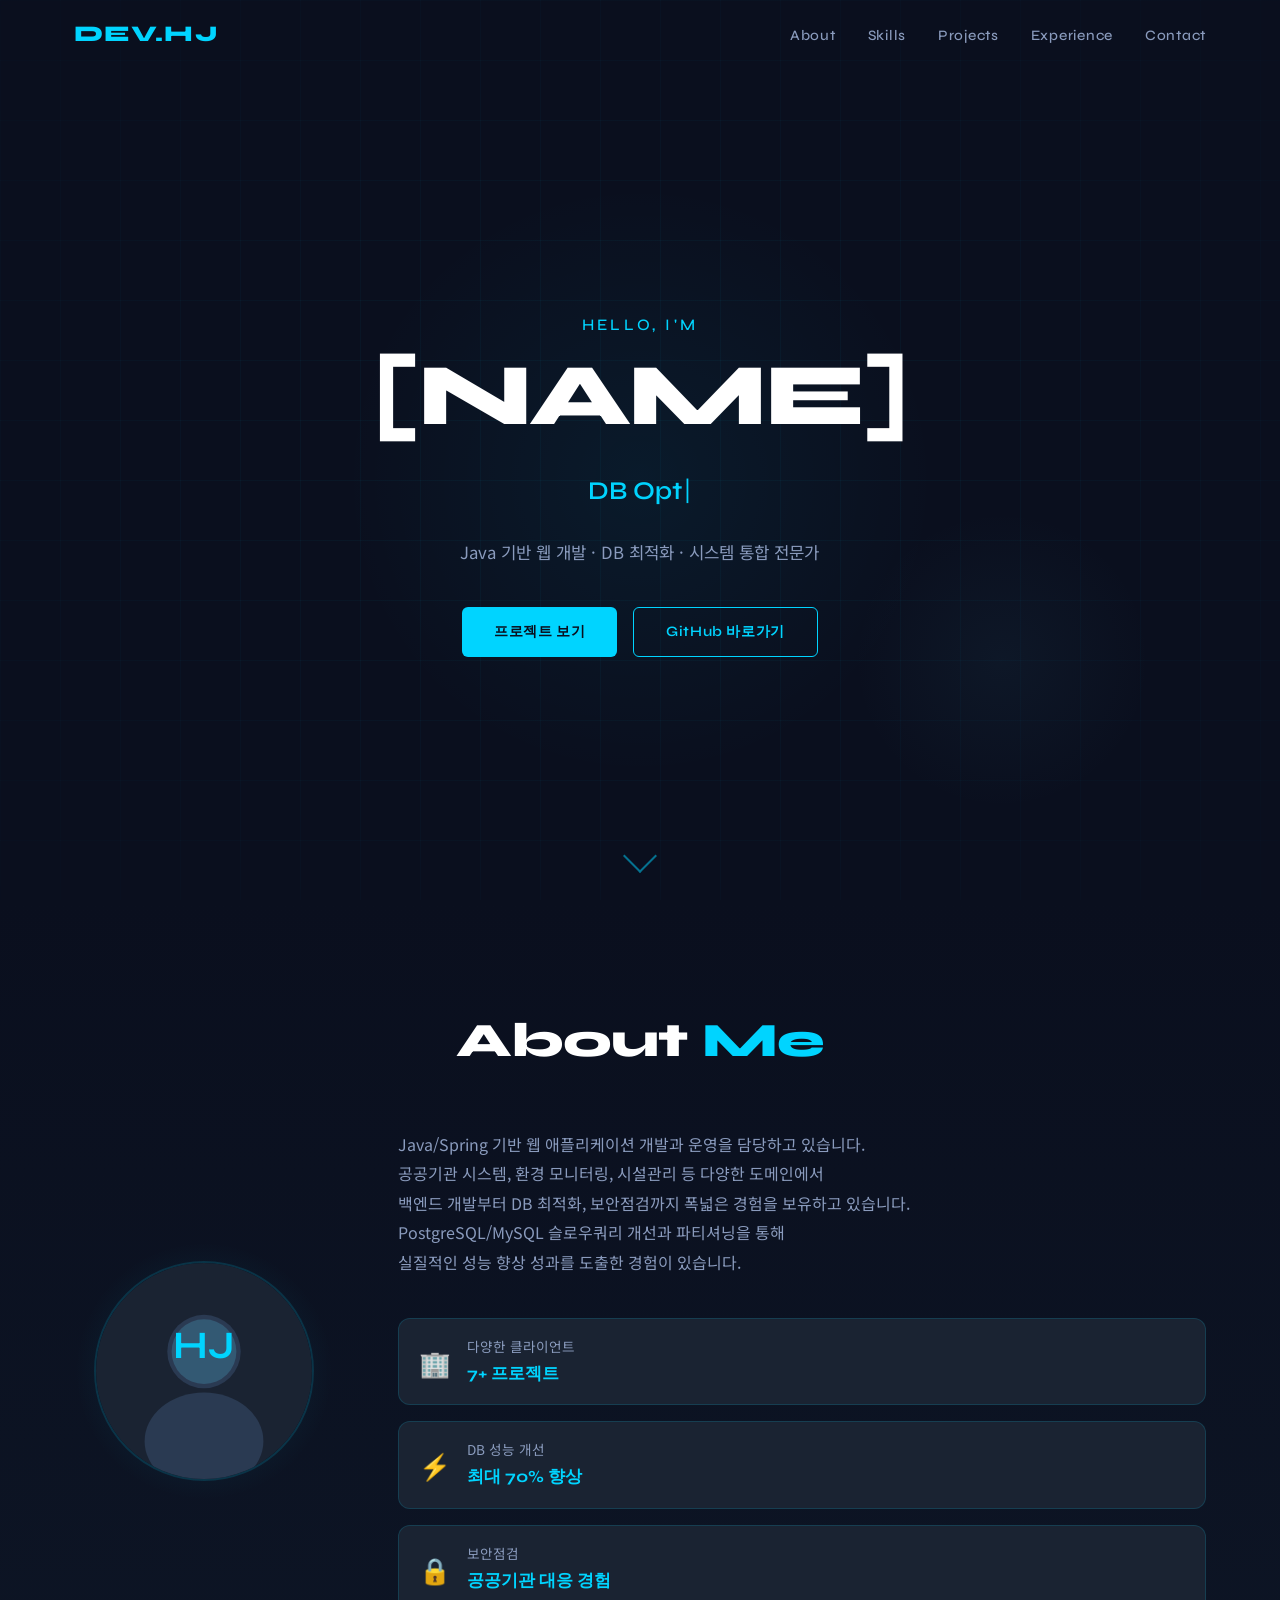
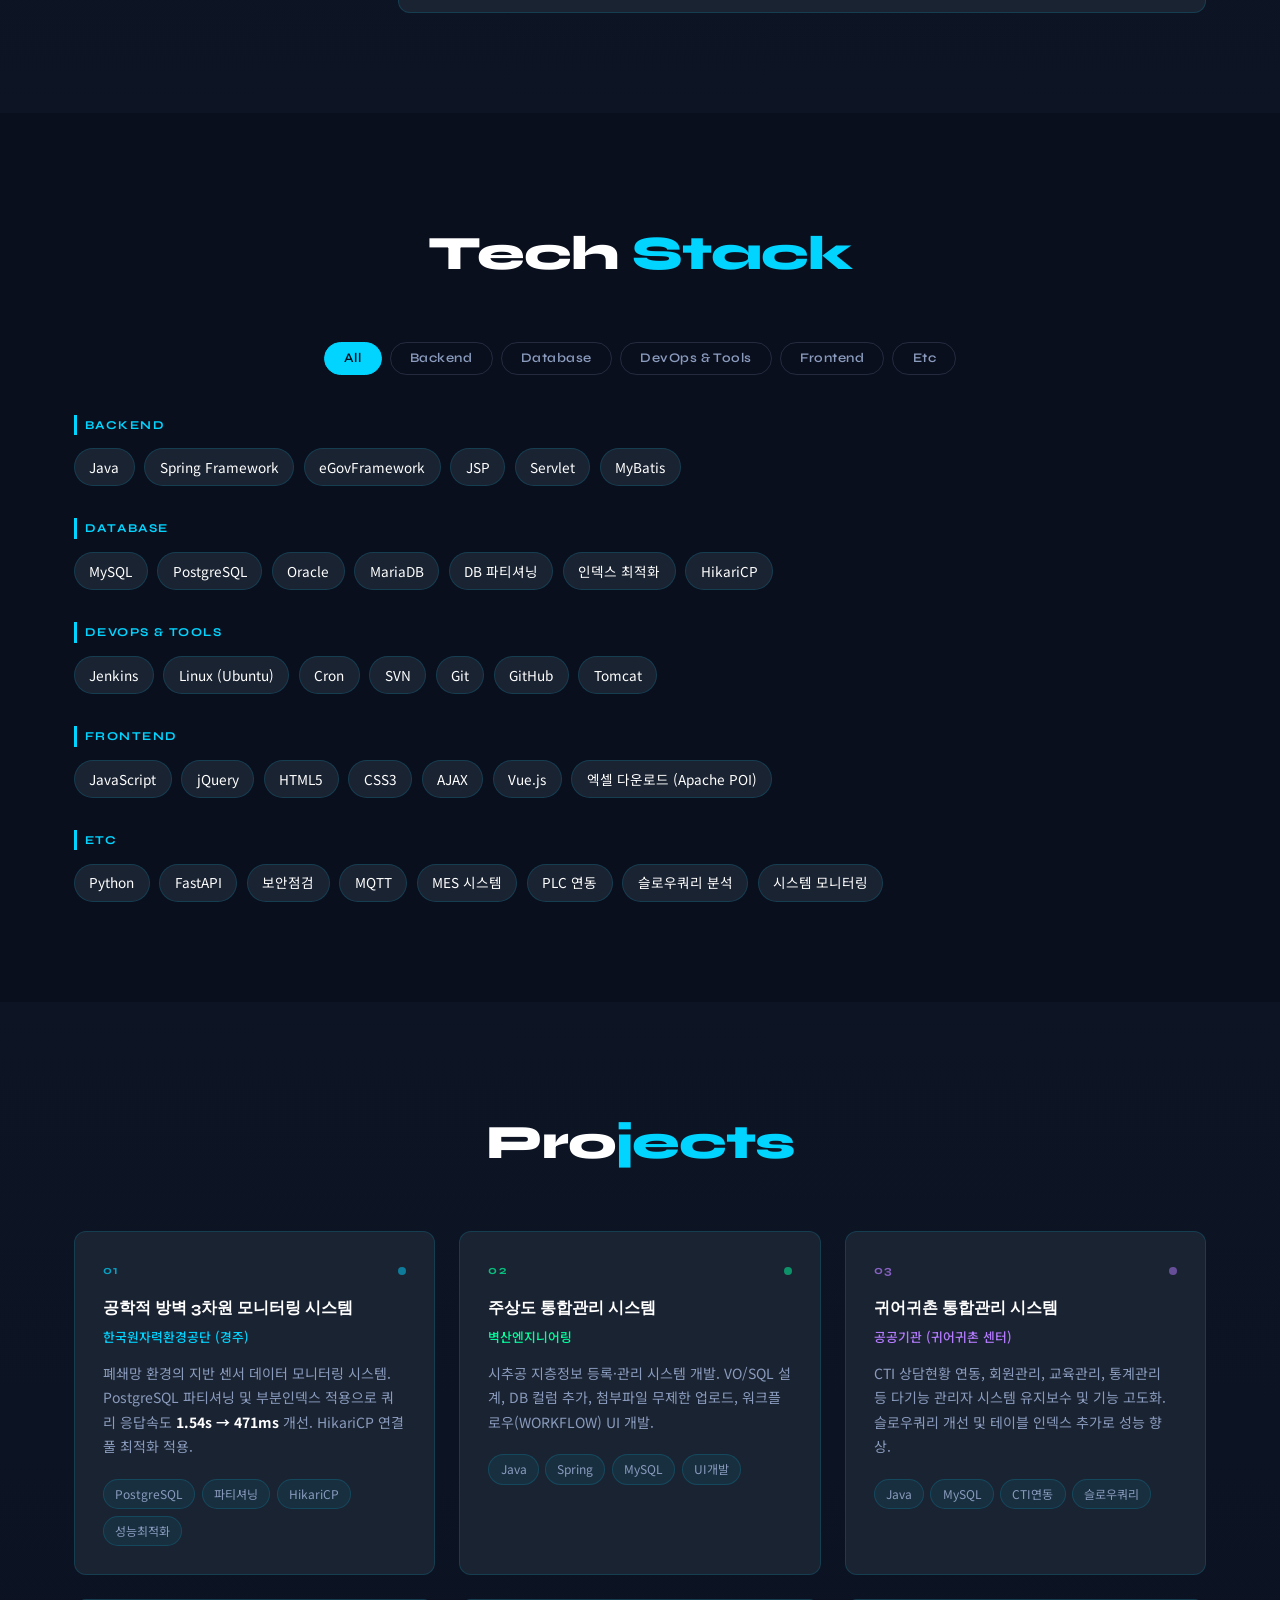
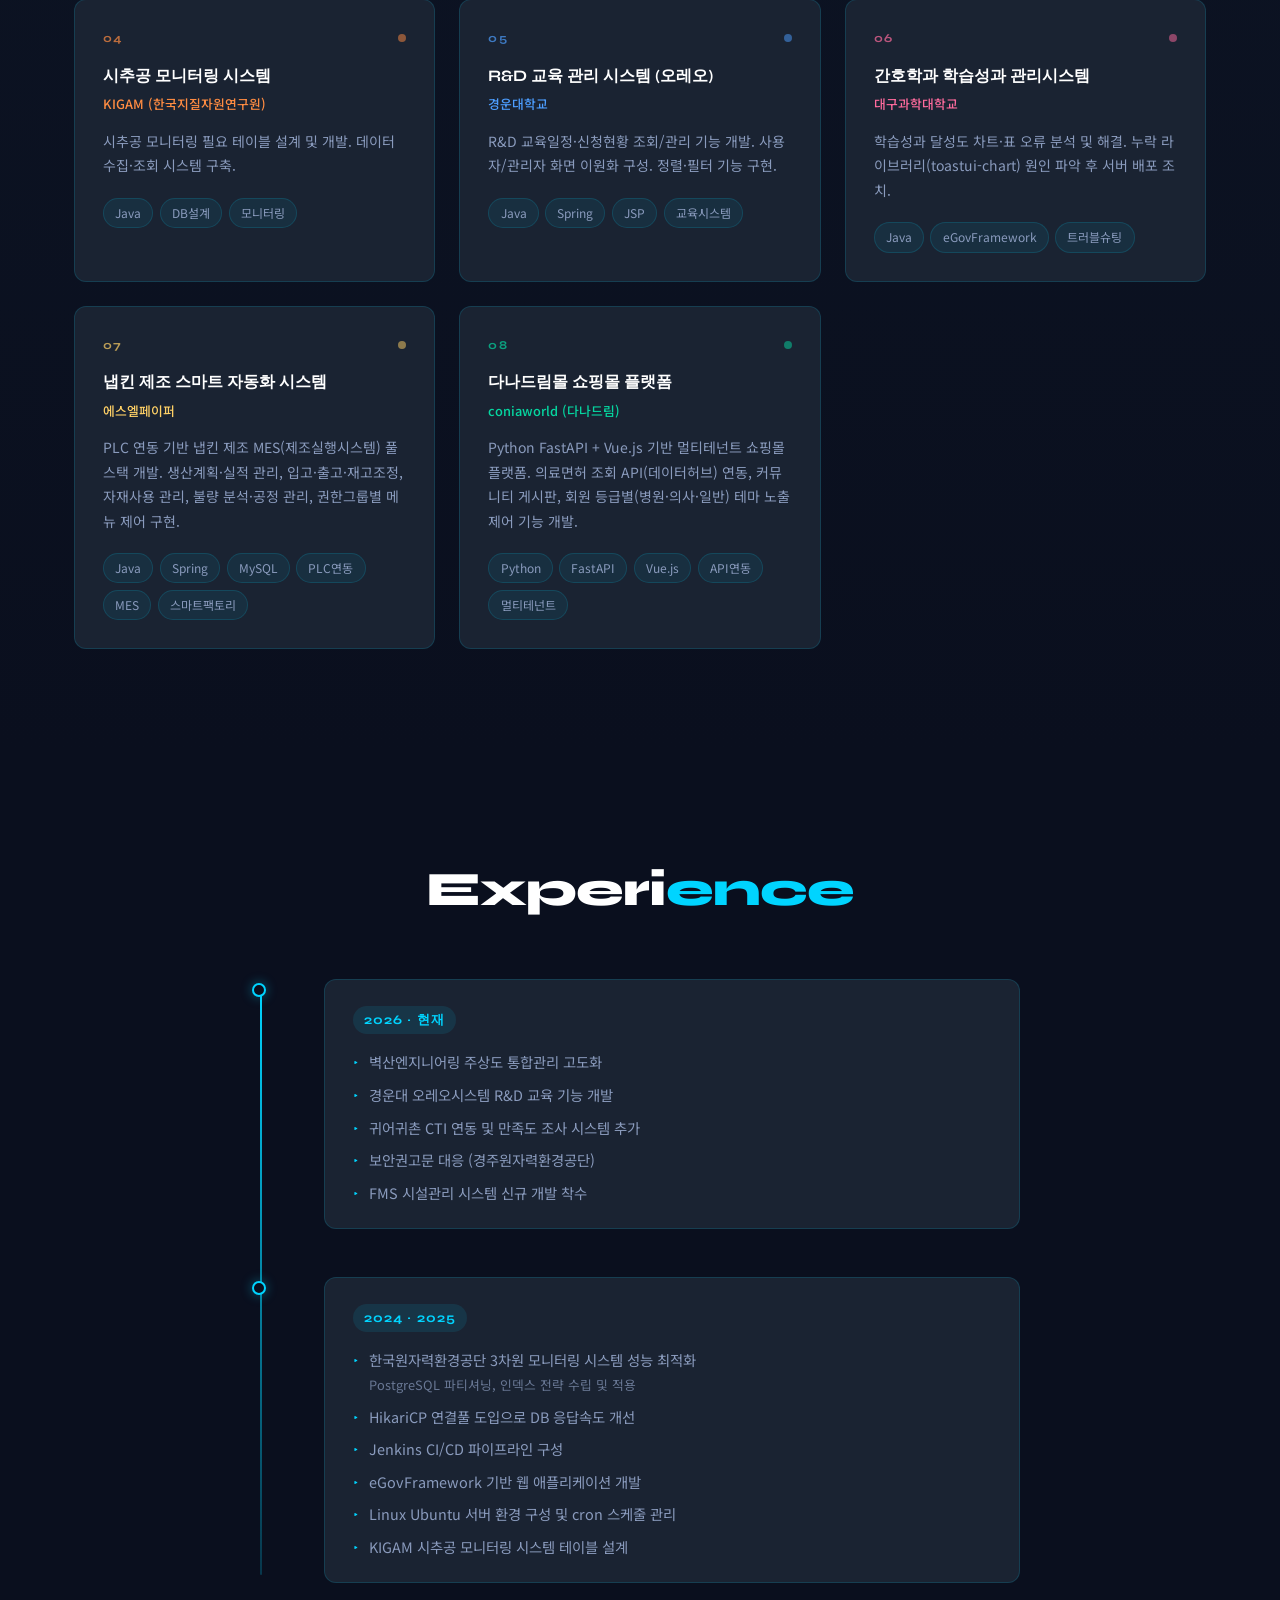
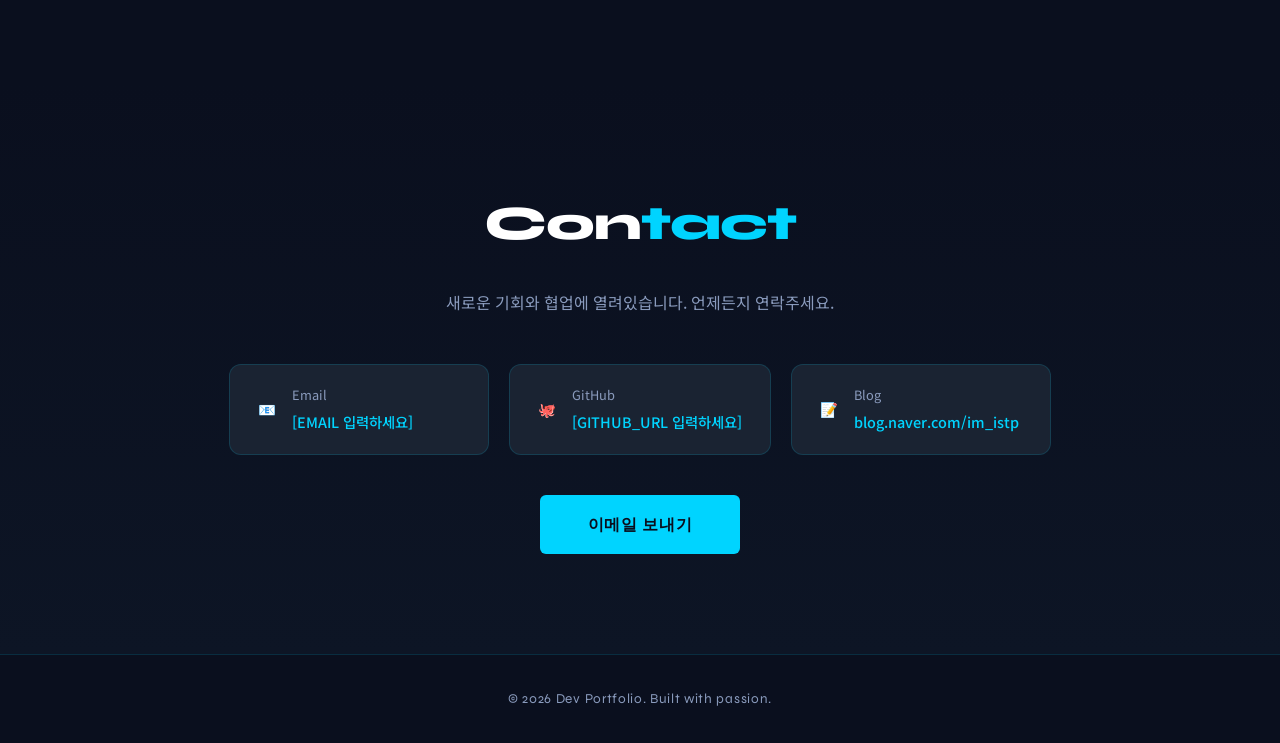
==== index.html @ 06944331 "feat: init portfolio" ====
<!DOCTYPE html>
<html lang="ko">
<head>
  <meta charset="UTF-8" />
  <meta name="viewport" content="width=device-width, initial-scale=1.0" />
  <title>DEV.HJ | Backend Developer Portfolio</title>
  <meta name="description" content="Java 기반 웹 개발 · DB 최적화 · 시스템 통합 전문가 포트폴리오" />

  <!-- Google Fonts -->
  <link rel="preconnect" href="https://fonts.googleapis.com" />
  <link rel="preconnect" href="https://fonts.gstatic.com" crossorigin />
  <link href="https://fonts.googleapis.com/css2?family=Syne:wght@400;500;600;700;800&family=Noto+Sans+KR:wght@300;400;500;700&display=swap" rel="stylesheet" />

  <link rel="stylesheet" href="css/style.css" />
</head>
<body>

  <!-- ===================== NAVIGATION ===================== -->
  <nav class="navbar" id="navbar">
    <div class="nav-container">
      <a href="#hero" class="nav-logo">DEV.HJ</a>

      <ul class="nav-menu" id="navMenu">
        <li><a href="#about" class="nav-link">About</a></li>
        <li><a href="#skills" class="nav-link">Skills</a></li>
        <li><a href="#projects" class="nav-link">Projects</a></li>
        <li><a href="#experience" class="nav-link">Experience</a></li>
        <li><a href="#contact" class="nav-link">Contact</a></li>
      </ul>

      <button class="hamburger" id="hamburger" aria-label="메뉴 열기">
        <span></span>
        <span></span>
        <span></span>
      </button>
    </div>
  </nav>

  <!-- ===================== HERO ===================== -->
  <section class="hero" id="hero">
    <div class="hero-bg">
      <div class="grid-pattern"></div>
    </div>
    <div class="hero-content">
      <p class="hero-greeting">Hello, I'm</p>
      <h1 class="hero-name">[NAME]</h1>
      <div class="hero-typing-wrap">
        <span class="hero-typing" id="typingText"></span><span class="cursor">|</span>
      </div>
      <p class="hero-desc">Java 기반 웹 개발 · DB 최적화 · 시스템 통합 전문가</p>
      <div class="hero-btns">
        <a href="#projects" class="btn btn-primary">프로젝트 보기</a>
        <a href="https://github.com/" target="_blank" rel="noopener" class="btn btn-outline">GitHub 바로가기</a>
      </div>
    </div>
    <div class="hero-scroll-hint">
      <span></span>
    </div>
  </section>

  <!-- ===================== ABOUT ===================== -->
  <section class="section about" id="about">
    <div class="container">
      <h2 class="section-title fade-in">About <span>Me</span></h2>

      <div class="about-grid fade-in">
        <!-- 프로필 이미지 -->
        <div class="about-img-wrap">
          <div class="profile-circle">
            <svg viewBox="0 0 200 200" xmlns="http://www.w3.org/2000/svg" aria-label="프로필 이미지">
              <circle cx="100" cy="100" r="100" fill="#1A2332"/>
              <circle cx="100" cy="82" r="34" fill="#2A3A52"/>
              <ellipse cx="100" cy="165" rx="55" ry="45" fill="#2A3A52"/>
              <circle cx="100" cy="82" r="30" fill="#4A9EBF" opacity="0.3"/>
              <text x="100" y="88" text-anchor="middle" fill="#00D4FF" font-size="36" font-family="Syne" font-weight="700">HJ</text>
            </svg>
          </div>
          <div class="profile-glow"></div>
        </div>

        <!-- 소개 텍스트 -->
        <div class="about-text">
          <p>
            Java/Spring 기반 웹 애플리케이션 개발과 운영을 담당하고 있습니다.<br />
            공공기관 시스템, 환경 모니터링, 시설관리 등 다양한 도메인에서<br />
            백엔드 개발부터 DB 최적화, 보안점검까지 폭넓은 경험을 보유하고 있습니다.<br />
            PostgreSQL/MySQL 슬로우쿼리 개선과 파티셔닝을 통해<br />
            실질적인 성능 향상 성과를 도출한 경험이 있습니다.
          </p>

          <div class="about-cards">
            <div class="about-card">
              <span class="about-card-icon">🏢</span>
              <div>
                <strong>다양한 클라이언트</strong>
                <span class="about-card-num">7+ 프로젝트</span>
              </div>
            </div>
            <div class="about-card">
              <span class="about-card-icon">⚡</span>
              <div>
                <strong>DB 성능 개선</strong>
                <span class="about-card-num">최대 70% 향상</span>
              </div>
            </div>
            <div class="about-card">
              <span class="about-card-icon">🔒</span>
              <div>
                <strong>보안점검</strong>
                <span class="about-card-num">공공기관 대응 경험</span>
              </div>
            </div>
          </div>
        </div>
      </div>
    </div>
  </section>

  <!-- ===================== SKILLS ===================== -->
  <section class="section skills" id="skills">
    <div class="container">
      <h2 class="section-title fade-in">Tech <span>Stack</span></h2>

      <!-- 카테고리 탭 -->
      <div class="skills-tabs fade-in" role="tablist">
        <button class="skills-tab active" data-category="all" role="tab" aria-selected="true">All</button>
        <button class="skills-tab" data-category="backend" role="tab">Backend</button>
        <button class="skills-tab" data-category="database" role="tab">Database</button>
        <button class="skills-tab" data-category="devops" role="tab">DevOps &amp; Tools</button>
        <button class="skills-tab" data-category="frontend" role="tab">Frontend</button>
        <button class="skills-tab" data-category="etc" role="tab">Etc</button>
      </div>

      <!-- 스킬 태그 목록 -->
      <div class="skills-grid fade-in">
        <div class="skills-category" data-category="backend">
          <h3 class="skills-cat-label">Backend</h3>
          <div class="skills-tags">
            <span class="skill-tag">Java</span>
            <span class="skill-tag">Spring Framework</span>
            <span class="skill-tag">eGovFramework</span>
            <span class="skill-tag">JSP</span>
            <span class="skill-tag">Servlet</span>
            <span class="skill-tag">MyBatis</span>
          </div>
        </div>

        <div class="skills-category" data-category="database">
          <h3 class="skills-cat-label">Database</h3>
          <div class="skills-tags">
            <span class="skill-tag">MySQL</span>
            <span class="skill-tag">PostgreSQL</span>
            <span class="skill-tag">Oracle</span>
            <span class="skill-tag">MariaDB</span>
            <span class="skill-tag">DB 파티셔닝</span>
            <span class="skill-tag">인덱스 최적화</span>
            <span class="skill-tag">HikariCP</span>
          </div>
        </div>

        <div class="skills-category" data-category="devops">
          <h3 class="skills-cat-label">DevOps &amp; Tools</h3>
          <div class="skills-tags">
            <span class="skill-tag">Jenkins</span>
            <span class="skill-tag">Linux (Ubuntu)</span>
            <span class="skill-tag">Cron</span>
            <span class="skill-tag">SVN</span>
            <span class="skill-tag">Git</span>
            <span class="skill-tag">GitHub</span>
            <span class="skill-tag">Tomcat</span>
          </div>
        </div>

        <div class="skills-category" data-category="frontend">
          <h3 class="skills-cat-label">Frontend</h3>
          <div class="skills-tags">
            <span class="skill-tag">JavaScript</span>
            <span class="skill-tag">jQuery</span>
            <span class="skill-tag">HTML5</span>
            <span class="skill-tag">CSS3</span>
            <span class="skill-tag">AJAX</span>
            <span class="skill-tag">Vue.js</span>
            <span class="skill-tag">엑셀 다운로드 (Apache POI)</span>
          </div>
        </div>

        <div class="skills-category" data-category="etc">
          <h3 class="skills-cat-label">Etc</h3>
          <div class="skills-tags">
            <span class="skill-tag">Python</span>
            <span class="skill-tag">FastAPI</span>
            <span class="skill-tag">보안점검</span>
            <span class="skill-tag">MQTT</span>
            <span class="skill-tag">MES 시스템</span>
            <span class="skill-tag">PLC 연동</span>
            <span class="skill-tag">슬로우쿼리 분석</span>
            <span class="skill-tag">시스템 모니터링</span>
          </div>
        </div>
      </div>
    </div>
  </section>

  <!-- ===================== PROJECTS ===================== -->
  <section class="section projects" id="projects">
    <div class="container">
      <h2 class="section-title fade-in">Pro<span>jects</span></h2>

      <div class="projects-grid">

        <!-- 카드 1 -->
        <article class="project-card fade-in accent-cyan">
          <div class="project-card-top">
            <span class="project-num">01</span>
            <div class="project-dot"></div>
          </div>
          <h3 class="project-title">공학적 방벽 3차원 모니터링 시스템</h3>
          <p class="project-org">한국원자력환경공단 (경주)</p>
          <p class="project-desc">
            폐쇄망 환경의 지반 센서 데이터 모니터링 시스템.
            PostgreSQL 파티셔닝 및 부분인덱스 적용으로 쿼리 응답속도
            <strong>1.54s → 471ms</strong> 개선. HikariCP 연결풀 최적화 적용.
          </p>
          <div class="project-tags">
            <span class="project-tag">PostgreSQL</span>
            <span class="project-tag">파티셔닝</span>
            <span class="project-tag">HikariCP</span>
            <span class="project-tag">성능최적화</span>
          </div>
        </article>

        <!-- 카드 2 -->
        <article class="project-card fade-in accent-green">
          <div class="project-card-top">
            <span class="project-num">02</span>
            <div class="project-dot"></div>
          </div>
          <h3 class="project-title">주상도 통합관리 시스템</h3>
          <p class="project-org">벽산엔지니어링</p>
          <p class="project-desc">
            시추공 지층정보 등록·관리 시스템 개발.
            VO/SQL 설계, DB 컬럼 추가, 첨부파일 무제한 업로드,
            워크플로우(WORKFLOW) UI 개발.
          </p>
          <div class="project-tags">
            <span class="project-tag">Java</span>
            <span class="project-tag">Spring</span>
            <span class="project-tag">MySQL</span>
            <span class="project-tag">UI개발</span>
          </div>
        </article>

        <!-- 카드 3 -->
        <article class="project-card fade-in accent-purple">
          <div class="project-card-top">
            <span class="project-num">03</span>
            <div class="project-dot"></div>
          </div>
          <h3 class="project-title">귀어귀촌 통합관리 시스템</h3>
          <p class="project-org">공공기관 (귀어귀촌 센터)</p>
          <p class="project-desc">
            CTI 상담현황 연동, 회원관리, 교육관리, 통계관리 등
            다기능 관리자 시스템 유지보수 및 기능 고도화.
            슬로우쿼리 개선 및 테이블 인덱스 추가로 성능 향상.
          </p>
          <div class="project-tags">
            <span class="project-tag">Java</span>
            <span class="project-tag">MySQL</span>
            <span class="project-tag">CTI연동</span>
            <span class="project-tag">슬로우쿼리</span>
          </div>
        </article>

        <!-- 카드 4 -->
        <article class="project-card fade-in accent-orange">
          <div class="project-card-top">
            <span class="project-num">04</span>
            <div class="project-dot"></div>
          </div>
          <h3 class="project-title">시추공 모니터링 시스템</h3>
          <p class="project-org">KIGAM (한국지질자원연구원)</p>
          <p class="project-desc">
            시추공 모니터링 필요 테이블 설계 및 개발.
            데이터 수집·조회 시스템 구축.
          </p>
          <div class="project-tags">
            <span class="project-tag">Java</span>
            <span class="project-tag">DB설계</span>
            <span class="project-tag">모니터링</span>
          </div>
        </article>

        <!-- 카드 5 -->
        <article class="project-card fade-in accent-blue">
          <div class="project-card-top">
            <span class="project-num">05</span>
            <div class="project-dot"></div>
          </div>
          <h3 class="project-title">R&amp;D 교육 관리 시스템 (오레오)</h3>
          <p class="project-org">경운대학교</p>
          <p class="project-desc">
            R&amp;D 교육일정·신청현황 조회/관리 기능 개발.
            사용자/관리자 화면 이원화 구성. 정렬·필터 기능 구현.
          </p>
          <div class="project-tags">
            <span class="project-tag">Java</span>
            <span class="project-tag">Spring</span>
            <span class="project-tag">JSP</span>
            <span class="project-tag">교육시스템</span>
          </div>
        </article>

        <!-- 카드 6 -->
        <article class="project-card fade-in accent-pink">
          <div class="project-card-top">
            <span class="project-num">06</span>
            <div class="project-dot"></div>
          </div>
          <h3 class="project-title">간호학과 학습성과 관리시스템</h3>
          <p class="project-org">대구과학대학교</p>
          <p class="project-desc">
            학습성과 달성도 차트·표 오류 분석 및 해결.
            누락 라이브러리(toastui-chart) 원인 파악 후 서버 배포 조치.
          </p>
          <div class="project-tags">
            <span class="project-tag">Java</span>
            <span class="project-tag">eGovFramework</span>
            <span class="project-tag">트러블슈팅</span>
          </div>
        </article>

        <!-- 카드 7 -->
        <article class="project-card fade-in accent-yellow">
          <div class="project-card-top">
            <span class="project-num">07</span>
            <div class="project-dot"></div>
          </div>
          <h3 class="project-title">냅킨 제조 스마트 자동화 시스템</h3>
          <p class="project-org">에스엘페이퍼</p>
          <p class="project-desc">
            PLC 연동 기반 냅킨 제조 MES(제조실행시스템) 풀스택 개발.
            생산계획·실적 관리, 입고·출고·재고조정, 자재사용 관리,
            불량 분석·공정 관리, 권한그룹별 메뉴 제어 구현.
          </p>
          <div class="project-tags">
            <span class="project-tag">Java</span>
            <span class="project-tag">Spring</span>
            <span class="project-tag">MySQL</span>
            <span class="project-tag">PLC연동</span>
            <span class="project-tag">MES</span>
            <span class="project-tag">스마트팩토리</span>
          </div>
        </article>

        <!-- 카드 8 -->
        <article class="project-card fade-in accent-teal">
          <div class="project-card-top">
            <span class="project-num">08</span>
            <div class="project-dot"></div>
          </div>
          <h3 class="project-title">다나드림몰 쇼핑몰 플랫폼</h3>
          <p class="project-org">coniaworld (다나드림)</p>
          <p class="project-desc">
            Python FastAPI + Vue.js 기반 멀티테넌트 쇼핑몰 플랫폼.
            의료면허 조회 API(데이터허브) 연동, 커뮤니티 게시판,
            회원 등급별(병원·의사·일반) 테마 노출 제어 기능 개발.
          </p>
          <div class="project-tags">
            <span class="project-tag">Python</span>
            <span class="project-tag">FastAPI</span>
            <span class="project-tag">Vue.js</span>
            <span class="project-tag">API연동</span>
            <span class="project-tag">멀티테넌트</span>
          </div>
        </article>

      </div>
    </div>
  </section>

  <!-- ===================== EXPERIENCE ===================== -->
  <section class="section experience" id="experience">
    <div class="container">
      <h2 class="section-title fade-in">Experi<span>ence</span></h2>

      <div class="timeline">

        <!-- 2026 ~ 현재 -->
        <div class="timeline-item fade-in">
          <div class="timeline-dot"></div>
          <div class="timeline-content">
            <span class="timeline-period">2026 ~ 현재</span>
            <ul class="timeline-list">
              <li>벽산엔지니어링 주상도 통합관리 고도화</li>
              <li>경운대 오레오시스템 R&amp;D 교육 기능 개발</li>
              <li>귀어귀촌 CTI 연동 및 만족도 조사 시스템 추가</li>
              <li>보안권고문 대응 (경주원자력환경공단)</li>
              <li>FMS 시설관리 시스템 신규 개발 착수</li>
            </ul>
          </div>
        </div>

        <!-- 2024 ~ 2025 -->
        <div class="timeline-item fade-in">
          <div class="timeline-dot"></div>
          <div class="timeline-content">
            <span class="timeline-period">2024 ~ 2025</span>
            <ul class="timeline-list">
              <li>한국원자력환경공단 3차원 모니터링 시스템 성능 최적화<br />
                <span class="timeline-sub">PostgreSQL 파티셔닝, 인덱스 전략 수립 및 적용</span>
              </li>
              <li>HikariCP 연결풀 도입으로 DB 응답속도 개선</li>
              <li>Jenkins CI/CD 파이프라인 구성</li>
              <li>eGovFramework 기반 웹 애플리케이션 개발</li>
              <li>Linux Ubuntu 서버 환경 구성 및 cron 스케줄 관리</li>
              <li>KIGAM 시추공 모니터링 시스템 테이블 설계</li>
            </ul>
          </div>
        </div>

      </div>
    </div>
  </section>

  <!-- ===================== CONTACT ===================== -->
  <section class="section contact" id="contact">
    <div class="container">
      <h2 class="section-title fade-in">Con<span>tact</span></h2>
      <p class="contact-sub fade-in">새로운 기회와 협업에 열려있습니다. 언제든지 연락주세요.</p>

      <div class="contact-cards fade-in">
        <a href="mailto:[EMAIL 입력하세요]" class="contact-card">
          <span class="contact-icon">📧</span>
          <div>
            <strong>Email</strong>
            <span>[EMAIL 입력하세요]</span>
          </div>
        </a>

        <a href="https://github.com/" target="_blank" rel="noopener" class="contact-card">
          <span class="contact-icon">🐙</span>
          <div>
            <strong>GitHub</strong>
            <span>[GITHUB_URL 입력하세요]</span>
          </div>
        </a>

        <a href="https://blog.naver.com/im_istp" target="_blank" rel="noopener" class="contact-card">
          <span class="contact-icon">📝</span>
          <div>
            <strong>Blog</strong>
            <span>blog.naver.com/im_istp</span>
          </div>
        </a>
      </div>

      <div class="contact-cta fade-in">
        <a href="mailto:[EMAIL 입력하세요]" class="btn btn-primary btn-lg">이메일 보내기</a>
      </div>
    </div>
  </section>

  <!-- ===================== FOOTER ===================== -->
  <footer class="footer">
    <p>© 2026 Dev Portfolio. Built with passion.</p>
  </footer>

  <!-- 상단으로 돌아가기 버튼 -->
  <button class="scroll-top" id="scrollTop" aria-label="상단으로 이동">
    <svg viewBox="0 0 24 24" fill="none" stroke="currentColor" stroke-width="2.5" stroke-linecap="round" stroke-linejoin="round">
      <polyline points="18 15 12 9 6 15"></polyline>
    </svg>
  </button>

  <script src="js/main.js"></script>
</body>
</html>
---- css/style.css ----
/* =============================================
   CSS VARIABLES
   ============================================= */
:root {
  --color-bg:         #0A0F1E;
  --color-bg-card:    #1A2332;
  --color-bg-nav:     rgba(10, 15, 30, 0.85);
  --color-primary:    #00D4FF;
  --color-hover:      #4A9EBF;
  --color-text:       #FFFFFF;
  --color-text-muted: #8A9BBD;
  --color-border:     rgba(0, 212, 255, 0.15);

  --accent-cyan:   #00D4FF;
  --accent-green:  #00FF9D;
  --accent-purple: #B47BFF;
  --accent-orange: #FF8C42;
  --accent-blue:   #4D9EFF;
  --accent-pink:   #FF6B9D;
  --accent-yellow: #FFD166;
  --accent-teal:   #06D6A0;

  --font-title: 'Syne', sans-serif;
  --font-body:  'Noto Sans KR', sans-serif;

  --radius:     12px;
  --radius-sm:  6px;
  --transition: 0.3s ease;
  --shadow:     0 4px 24px rgba(0, 212, 255, 0.08);
  --shadow-lg:  0 8px 40px rgba(0, 212, 255, 0.16);

  --nav-height: 68px;
  --container:  1180px;
}

/* =============================================
   RESET & BASE
   ============================================= */
*, *::before, *::after {
  box-sizing: border-box;
  margin: 0;
  padding: 0;
}

html {
  scroll-behavior: smooth;
  font-size: 16px;
}

body {
  background-color: var(--color-bg);
  color: var(--color-text);
  font-family: var(--font-body);
  line-height: 1.7;
  overflow-x: hidden;
}

a {
  color: inherit;
  text-decoration: none;
}

ul { list-style: none; }

img { display: block; max-width: 100%; }

button {
  cursor: pointer;
  border: none;
  background: none;
  font-family: inherit;
}

/* =============================================
   TYPOGRAPHY HELPERS
   ============================================= */
.section-title {
  font-family: var(--font-title);
  font-size: clamp(2rem, 5vw, 3rem);
  font-weight: 800;
  text-align: center;
  margin-bottom: 3rem;
  letter-spacing: -0.02em;
}

.section-title span {
  color: var(--color-primary);
}

/* =============================================
   LAYOUT
   ============================================= */
.container {
  max-width: var(--container);
  margin: 0 auto;
  padding: 0 1.5rem;
}

.section {
  padding: 100px 0;
}

/* =============================================
   NAVIGATION
   ============================================= */
.navbar {
  position: fixed;
  top: 0;
  left: 0;
  width: 100%;
  height: var(--nav-height);
  z-index: 1000;
  transition: background var(--transition), box-shadow var(--transition);
}

.navbar.scrolled {
  background: var(--color-bg-nav);
  backdrop-filter: blur(10px);
  -webkit-backdrop-filter: blur(10px);
  box-shadow: 0 1px 0 var(--color-border);
}

.nav-container {
  max-width: var(--container);
  margin: 0 auto;
  padding: 0 1.5rem;
  height: 100%;
  display: flex;
  align-items: center;
  justify-content: space-between;
}

.nav-logo {
  font-family: var(--font-title);
  font-size: 1.4rem;
  font-weight: 800;
  color: var(--color-primary);
  letter-spacing: 0.05em;
  transition: opacity var(--transition);
}

.nav-logo:hover { opacity: 0.8; }

.nav-menu {
  display: flex;
  align-items: center;
  gap: 2rem;
}

.nav-link {
  font-family: var(--font-title);
  font-size: 0.9rem;
  font-weight: 500;
  color: var(--color-text-muted);
  letter-spacing: 0.05em;
  position: relative;
  transition: color var(--transition);
}

.nav-link::after {
  content: '';
  position: absolute;
  left: 0;
  bottom: -4px;
  width: 0;
  height: 2px;
  background: var(--color-primary);
  transition: width var(--transition);
}

.nav-link:hover,
.nav-link.active {
  color: var(--color-primary);
}

.nav-link:hover::after,
.nav-link.active::after {
  width: 100%;
}

/* 햄버거 메뉴 */
.hamburger {
  display: none;
  flex-direction: column;
  gap: 5px;
  padding: 4px;
}

.hamburger span {
  display: block;
  width: 24px;
  height: 2px;
  background: var(--color-text);
  transition: transform var(--transition), opacity var(--transition);
}

.hamburger.open span:nth-child(1) { transform: translateY(7px) rotate(45deg); }
.hamburger.open span:nth-child(2) { opacity: 0; }
.hamburger.open span:nth-child(3) { transform: translateY(-7px) rotate(-45deg); }

/* =============================================
   HERO
   ============================================= */
.hero {
  position: relative;
  min-height: 100vh;
  display: flex;
  align-items: center;
  justify-content: center;
  overflow: hidden;
  padding-top: var(--nav-height);
}

/* 그리드 패턴 배경 */
.hero-bg {
  position: absolute;
  inset: 0;
  pointer-events: none;
}

.grid-pattern {
  position: absolute;
  inset: 0;
  background-image:
    linear-gradient(rgba(0, 212, 255, 0.04) 1px, transparent 1px),
    linear-gradient(90deg, rgba(0, 212, 255, 0.04) 1px, transparent 1px);
  background-size: 60px 60px;
  mask-image: radial-gradient(ellipse 80% 80% at 50% 50%, black 30%, transparent 100%);
  -webkit-mask-image: radial-gradient(ellipse 80% 80% at 50% 50%, black 30%, transparent 100%);
}

/* 빛나는 오브 효과 */
.hero-bg::before {
  content: '';
  position: absolute;
  top: 20%;
  left: 50%;
  transform: translateX(-50%);
  width: 600px;
  height: 600px;
  background: radial-gradient(circle, rgba(0, 212, 255, 0.06) 0%, transparent 70%);
  border-radius: 50%;
  animation: pulse 6s ease-in-out infinite;
}

.hero-bg::after {
  content: '';
  position: absolute;
  bottom: 10%;
  right: 10%;
  width: 300px;
  height: 300px;
  background: radial-gradient(circle, rgba(74, 158, 191, 0.06) 0%, transparent 70%);
  border-radius: 50%;
  animation: pulse 8s ease-in-out infinite reverse;
}

@keyframes pulse {
  0%, 100% { transform: translateX(-50%) scale(1); opacity: 0.6; }
  50%       { transform: translateX(-50%) scale(1.15); opacity: 1; }
}

.hero-content {
  position: relative;
  text-align: center;
  max-width: 800px;
  padding: 0 1.5rem;
  z-index: 1;
}

.hero-greeting {
  font-size: 1rem;
  color: var(--color-primary);
  font-family: var(--font-title);
  font-weight: 500;
  letter-spacing: 0.2em;
  text-transform: uppercase;
  margin-bottom: 0.75rem;
  opacity: 0;
  animation: fadeSlideUp 0.6s ease forwards 0.2s;
}

.hero-name {
  font-family: var(--font-title);
  font-size: clamp(2.8rem, 8vw, 5.5rem);
  font-weight: 800;
  line-height: 1.05;
  letter-spacing: -0.03em;
  margin-bottom: 1.25rem;
  opacity: 0;
  animation: fadeSlideUp 0.6s ease forwards 0.4s;
}

.hero-typing-wrap {
  font-family: var(--font-title);
  font-size: clamp(1.1rem, 3vw, 1.6rem);
  font-weight: 600;
  color: var(--color-primary);
  min-height: 2.2em;
  display: flex;
  align-items: center;
  justify-content: center;
  gap: 2px;
  margin-bottom: 1.25rem;
  opacity: 0;
  animation: fadeSlideUp 0.6s ease forwards 0.6s;
}

.cursor {
  display: inline-block;
  color: var(--color-primary);
  animation: blink 0.8s step-end infinite;
  font-weight: 300;
}

@keyframes blink {
  0%, 100% { opacity: 1; }
  50%       { opacity: 0; }
}

.hero-desc {
  font-size: 1.05rem;
  color: var(--color-text-muted);
  margin-bottom: 2.5rem;
  opacity: 0;
  animation: fadeSlideUp 0.6s ease forwards 0.8s;
}

.hero-btns {
  display: flex;
  gap: 1rem;
  justify-content: center;
  flex-wrap: wrap;
  opacity: 0;
  animation: fadeSlideUp 0.6s ease forwards 1s;
}

/* 스크롤 힌트 화살표 */
.hero-scroll-hint {
  position: absolute;
  bottom: 2rem;
  left: 50%;
  transform: translateX(-50%);
  z-index: 1;
}

.hero-scroll-hint span {
  display: block;
  width: 24px;
  height: 24px;
  border-right: 2px solid var(--color-primary);
  border-bottom: 2px solid var(--color-primary);
  transform: rotate(45deg);
  opacity: 0.5;
  animation: scrollArrow 1.5s ease-in-out infinite;
}

@keyframes scrollArrow {
  0%   { opacity: 0; transform: rotate(45deg) translate(-4px, -4px); }
  50%  { opacity: 0.5; }
  100% { opacity: 0; transform: rotate(45deg) translate(4px, 4px); }
}

/* =============================================
   BUTTONS
   ============================================= */
.btn {
  display: inline-flex;
  align-items: center;
  justify-content: center;
  padding: 0.75rem 2rem;
  border-radius: var(--radius-sm);
  font-family: var(--font-title);
  font-size: 0.9rem;
  font-weight: 600;
  letter-spacing: 0.04em;
  transition: all var(--transition);
  white-space: nowrap;
}

.btn-primary {
  background: var(--color-primary);
  color: var(--color-bg);
}

.btn-primary:hover {
  background: var(--color-hover);
  transform: translateY(-2px);
  box-shadow: 0 6px 20px rgba(0, 212, 255, 0.3);
}

.btn-outline {
  border: 1.5px solid var(--color-primary);
  color: var(--color-primary);
}

.btn-outline:hover {
  background: rgba(0, 212, 255, 0.1);
  transform: translateY(-2px);
}

.btn-lg {
  padding: 1rem 3rem;
  font-size: 1rem;
}

/* =============================================
   ABOUT
   ============================================= */
.about {
  background: linear-gradient(180deg, var(--color-bg) 0%, #0D1525 100%);
}

.about-grid {
  display: grid;
  grid-template-columns: 260px 1fr;
  gap: 4rem;
  align-items: center;
}

.about-img-wrap {
  position: relative;
  display: flex;
  justify-content: center;
}

.profile-circle {
  width: 220px;
  height: 220px;
  border-radius: 50%;
  overflow: hidden;
  border: 2px solid var(--color-border);
  position: relative;
  z-index: 1;
}

.profile-circle svg {
  width: 100%;
  height: 100%;
}

.profile-glow {
  position: absolute;
  top: 50%;
  left: 50%;
  transform: translate(-50%, -50%);
  width: 260px;
  height: 260px;
  background: radial-gradient(circle, rgba(0, 212, 255, 0.15) 0%, transparent 70%);
  border-radius: 50%;
  animation: pulse 4s ease-in-out infinite;
  pointer-events: none;
}

.about-text > p {
  color: var(--color-text-muted);
  font-size: 1rem;
  line-height: 1.85;
  margin-bottom: 2.5rem;
}

.about-cards {
  display: flex;
  flex-direction: column;
  gap: 1rem;
}

.about-card {
  display: flex;
  align-items: center;
  gap: 1rem;
  background: var(--color-bg-card);
  border: 1px solid var(--color-border);
  border-radius: var(--radius);
  padding: 1rem 1.25rem;
  transition: border-color var(--transition), transform var(--transition);
}

.about-card:hover {
  border-color: var(--color-primary);
  transform: translateX(6px);
}

.about-card-icon {
  font-size: 1.6rem;
  flex-shrink: 0;
}

.about-card strong {
  display: block;
  font-size: 0.85rem;
  color: var(--color-text-muted);
  font-weight: 400;
  margin-bottom: 2px;
}

.about-card-num {
  display: block;
  font-family: var(--font-title);
  font-size: 1.05rem;
  font-weight: 700;
  color: var(--color-primary);
}

/* =============================================
   SKILLS
   ============================================= */
.skills-tabs {
  display: flex;
  flex-wrap: wrap;
  gap: 0.5rem;
  justify-content: center;
  margin-bottom: 2.5rem;
}

.skills-tab {
  padding: 0.45rem 1.2rem;
  border-radius: 100px;
  font-family: var(--font-title);
  font-size: 0.82rem;
  font-weight: 600;
  letter-spacing: 0.04em;
  color: var(--color-text-muted);
  border: 1.5px solid rgba(138, 155, 189, 0.2);
  transition: all var(--transition);
}

.skills-tab:hover {
  border-color: var(--color-primary);
  color: var(--color-primary);
}

.skills-tab.active {
  background: var(--color-primary);
  border-color: var(--color-primary);
  color: var(--color-bg);
}

.skills-grid {
  display: flex;
  flex-direction: column;
  gap: 2rem;
}

.skills-category {
  transition: opacity 0.3s ease, transform 0.3s ease;
}

.skills-category.hidden {
  display: none;
}

.skills-cat-label {
  font-family: var(--font-title);
  font-size: 0.75rem;
  font-weight: 700;
  letter-spacing: 0.12em;
  text-transform: uppercase;
  color: var(--color-primary);
  margin-bottom: 0.85rem;
  padding-left: 0.5rem;
  border-left: 3px solid var(--color-primary);
}

.skills-tags {
  display: flex;
  flex-wrap: wrap;
  gap: 0.6rem;
}

.skill-tag {
  display: inline-block;
  padding: 0.4rem 0.9rem;
  background: var(--color-bg-card);
  border: 1px solid var(--color-border);
  border-radius: 100px;
  font-size: 0.85rem;
  color: var(--color-text);
  transition: all var(--transition);
}

.skill-tag:hover {
  border-color: var(--color-primary);
  color: var(--color-primary);
  background: rgba(0, 212, 255, 0.06);
  transform: translateY(-2px);
}

/* =============================================
   PROJECTS
   ============================================= */
.projects {
  background: linear-gradient(180deg, #0D1525 0%, var(--color-bg) 100%);
}

.projects-grid {
  display: grid;
  grid-template-columns: repeat(3, 1fr);
  gap: 1.5rem;
}

.project-card {
  background: var(--color-bg-card);
  border: 1px solid var(--color-border);
  border-radius: var(--radius);
  padding: 1.75rem;
  transition: transform var(--transition), box-shadow var(--transition), border-color var(--transition);
  position: relative;
  overflow: hidden;
}

.project-card::before {
  content: '';
  position: absolute;
  top: 0;
  left: 0;
  right: 0;
  height: 2px;
  opacity: 0;
  transition: opacity var(--transition);
}

.project-card:hover {
  transform: translateY(-8px);
  box-shadow: var(--shadow-lg);
}

.project-card:hover::before { opacity: 1; }

/* 색상 포인트별 */
.accent-cyan  { --card-accent: var(--accent-cyan); }
.accent-green { --card-accent: var(--accent-green); }
.accent-purple{ --card-accent: var(--accent-purple); }
.accent-orange{ --card-accent: var(--accent-orange); }
.accent-blue  { --card-accent: var(--accent-blue); }
.accent-pink  { --card-accent: var(--accent-pink); }
.accent-yellow{ --card-accent: var(--accent-yellow); }
.accent-teal  { --card-accent: var(--accent-teal); }

.project-card:hover { border-color: var(--card-accent); }
.project-card::before { background: var(--card-accent); }

.project-card-top {
  display: flex;
  justify-content: space-between;
  align-items: center;
  margin-bottom: 1rem;
}

.project-num {
  font-family: var(--font-title);
  font-size: 0.75rem;
  font-weight: 700;
  color: var(--card-accent, var(--color-primary));
  letter-spacing: 0.1em;
  opacity: 0.7;
}

.project-dot {
  width: 8px;
  height: 8px;
  border-radius: 50%;
  background: var(--card-accent, var(--color-primary));
  opacity: 0.5;
}

.project-title {
  font-family: var(--font-title);
  font-size: 1rem;
  font-weight: 700;
  margin-bottom: 0.4rem;
  line-height: 1.4;
}

.project-org {
  font-size: 0.8rem;
  color: var(--card-accent, var(--color-primary));
  margin-bottom: 0.85rem;
  font-weight: 500;
}

.project-desc {
  font-size: 0.875rem;
  color: var(--color-text-muted);
  line-height: 1.75;
  margin-bottom: 1.25rem;
}

.project-desc strong {
  color: var(--color-text);
}

.project-tags {
  display: flex;
  flex-wrap: wrap;
  gap: 0.4rem;
}

.project-tag {
  display: inline-block;
  padding: 0.25rem 0.7rem;
  background: rgba(0, 212, 255, 0.07);
  border: 1px solid var(--color-border);
  border-radius: 100px;
  font-size: 0.75rem;
  color: var(--color-text-muted);
  transition: color var(--transition), border-color var(--transition);
}

.project-card:hover .project-tag {
  color: var(--card-accent, var(--color-primary));
  border-color: var(--card-accent, var(--color-primary));
}

/* =============================================
   EXPERIENCE
   ============================================= */
.experience {
  background: var(--color-bg);
}

.timeline {
  max-width: 760px;
  margin: 0 auto;
  position: relative;
  padding-left: 2rem;
}

/* 세로 선 */
.timeline::before {
  content: '';
  position: absolute;
  left: 0;
  top: 8px;
  bottom: 8px;
  width: 2px;
  background: linear-gradient(
    180deg,
    var(--color-primary) 0%,
    rgba(0, 212, 255, 0.2) 100%
  );
  border-radius: 2px;
}

.timeline-item {
  position: relative;
  padding: 0 0 3rem 2rem;
}

.timeline-item:last-child {
  padding-bottom: 0;
}

.timeline-dot {
  position: absolute;
  left: -2.5rem;
  top: 4px;
  width: 14px;
  height: 14px;
  border-radius: 50%;
  background: var(--color-bg);
  border: 2.5px solid var(--color-primary);
  box-shadow: 0 0 12px rgba(0, 212, 255, 0.4);
  transition: box-shadow var(--transition);
}

.timeline-item:hover .timeline-dot {
  box-shadow: 0 0 20px rgba(0, 212, 255, 0.7);
  background: var(--color-primary);
}

.timeline-content {
  background: var(--color-bg-card);
  border: 1px solid var(--color-border);
  border-radius: var(--radius);
  padding: 1.5rem 1.75rem;
  transition: border-color var(--transition);
}

.timeline-item:hover .timeline-content {
  border-color: rgba(0, 212, 255, 0.35);
}

.timeline-period {
  display: inline-block;
  font-family: var(--font-title);
  font-size: 0.82rem;
  font-weight: 700;
  color: var(--color-primary);
  letter-spacing: 0.08em;
  background: rgba(0, 212, 255, 0.1);
  padding: 0.2rem 0.7rem;
  border-radius: 100px;
  margin-bottom: 1rem;
}

.timeline-list {
  display: flex;
  flex-direction: column;
  gap: 0.6rem;
}

.timeline-list li {
  font-size: 0.9rem;
  color: var(--color-text-muted);
  padding-left: 1rem;
  position: relative;
  line-height: 1.6;
}

.timeline-list li::before {
  content: '▸';
  position: absolute;
  left: 0;
  color: var(--color-primary);
  font-size: 0.7rem;
  top: 3px;
}

.timeline-sub {
  display: block;
  font-size: 0.8rem;
  color: rgba(138, 155, 189, 0.7);
  margin-top: 3px;
  padding-left: 0;
}

/* =============================================
   CONTACT
   ============================================= */
.contact {
  background: linear-gradient(180deg, var(--color-bg) 0%, #0D1525 100%);
}

.contact-sub {
  text-align: center;
  color: var(--color-text-muted);
  font-size: 1rem;
  margin-bottom: 3rem;
  margin-top: -1.5rem;
}

.contact-cards {
  display: flex;
  justify-content: center;
  flex-wrap: wrap;
  gap: 1.25rem;
  margin-bottom: 2.5rem;
}

.contact-card {
  display: flex;
  align-items: center;
  gap: 1rem;
  background: var(--color-bg-card);
  border: 1px solid var(--color-border);
  border-radius: var(--radius);
  padding: 1.2rem 1.75rem;
  min-width: 260px;
  transition: all var(--transition);
}

.contact-card:hover {
  border-color: var(--color-primary);
  transform: translateY(-4px);
  box-shadow: var(--shadow);
}

.contact-icon {
  font-size: 1.75rem;
  flex-shrink: 0;
}

.contact-card strong {
  display: block;
  font-size: 0.8rem;
  color: var(--color-text-muted);
  font-weight: 400;
  margin-bottom: 2px;
}

.contact-card span {
  font-size: 0.9rem;
  color: var(--color-primary);
  font-weight: 500;
}

.contact-cta {
  text-align: center;
}

/* =============================================
   FOOTER
   ============================================= */
.footer {
  background: var(--color-bg);
  border-top: 1px solid var(--color-border);
  text-align: center;
  padding: 2rem 1.5rem;
}

.footer p {
  font-size: 0.85rem;
  color: var(--color-text-muted);
  font-family: var(--font-title);
  letter-spacing: 0.05em;
}

/* =============================================
   SCROLL TOP BUTTON
   ============================================= */
.scroll-top {
  position: fixed;
  bottom: 2rem;
  right: 2rem;
  width: 46px;
  height: 46px;
  border-radius: 50%;
  background: var(--color-primary);
  color: var(--color-bg);
  display: flex;
  align-items: center;
  justify-content: center;
  z-index: 999;
  opacity: 0;
  pointer-events: none;
  transform: translateY(12px);
  transition: all var(--transition);
  box-shadow: 0 4px 16px rgba(0, 212, 255, 0.35);
}

.scroll-top.visible {
  opacity: 1;
  pointer-events: auto;
  transform: translateY(0);
}

.scroll-top:hover {
  background: var(--color-hover);
  transform: translateY(-2px);
}

.scroll-top svg {
  width: 20px;
  height: 20px;
}

/* =============================================
   FADE-IN ANIMATION (Intersection Observer)
   ============================================= */
.fade-in {
  opacity: 0;
  transform: translateY(30px);
  transition: opacity 0.65s ease, transform 0.65s ease;
}

.fade-in.visible {
  opacity: 1;
  transform: translateY(0);
}

/* 딜레이 클래스 */
.delay-1 { transition-delay: 0.1s; }
.delay-2 { transition-delay: 0.2s; }
.delay-3 { transition-delay: 0.3s; }

@keyframes fadeSlideUp {
  from { opacity: 0; transform: translateY(24px); }
  to   { opacity: 1; transform: translateY(0); }
}

/* =============================================
   RESPONSIVE — MOBILE (≤ 768px)
   ============================================= */
@media (max-width: 768px) {
  :root {
    --nav-height: 60px;
  }

  /* nav */
  .hamburger { display: flex; }

  .nav-menu {
    position: fixed;
    top: var(--nav-height);
    left: 0;
    width: 100%;
    background: rgba(10, 15, 30, 0.97);
    backdrop-filter: blur(10px);
    flex-direction: column;
    gap: 0;
    padding: 1rem 0 1.5rem;
    transform: translateY(-110%);
    opacity: 0;
    transition: transform 0.35s ease, opacity 0.35s ease;
    border-bottom: 1px solid var(--color-border);
  }

  .nav-menu.open {
    transform: translateY(0);
    opacity: 1;
  }

  .nav-link {
    display: block;
    padding: 0.85rem 2rem;
    font-size: 1rem;
  }

  /* hero */
  .hero-name { font-size: clamp(2.5rem, 10vw, 3.5rem); }

  /* about */
  .about-grid {
    grid-template-columns: 1fr;
    gap: 2rem;
    text-align: center;
  }

  .about-img-wrap { justify-content: center; }

  .about-card { text-align: left; }

  /* projects */
  .projects-grid {
    grid-template-columns: 1fr;
  }

  /* contact */
  .contact-card {
    min-width: 100%;
  }

  /* section padding */
  .section { padding: 70px 0; }

  /* timeline */
  .timeline { padding-left: 1.5rem; }
  .timeline-dot { left: -2rem; }
}

/* =============================================
   RESPONSIVE — TABLET (769px ~ 1024px)
   ============================================= */
@media (min-width: 769px) and (max-width: 1024px) {
  .projects-grid {
    grid-template-columns: repeat(2, 1fr);
  }

  .about-grid {
    grid-template-columns: 200px 1fr;
    gap: 2.5rem;
  }
}
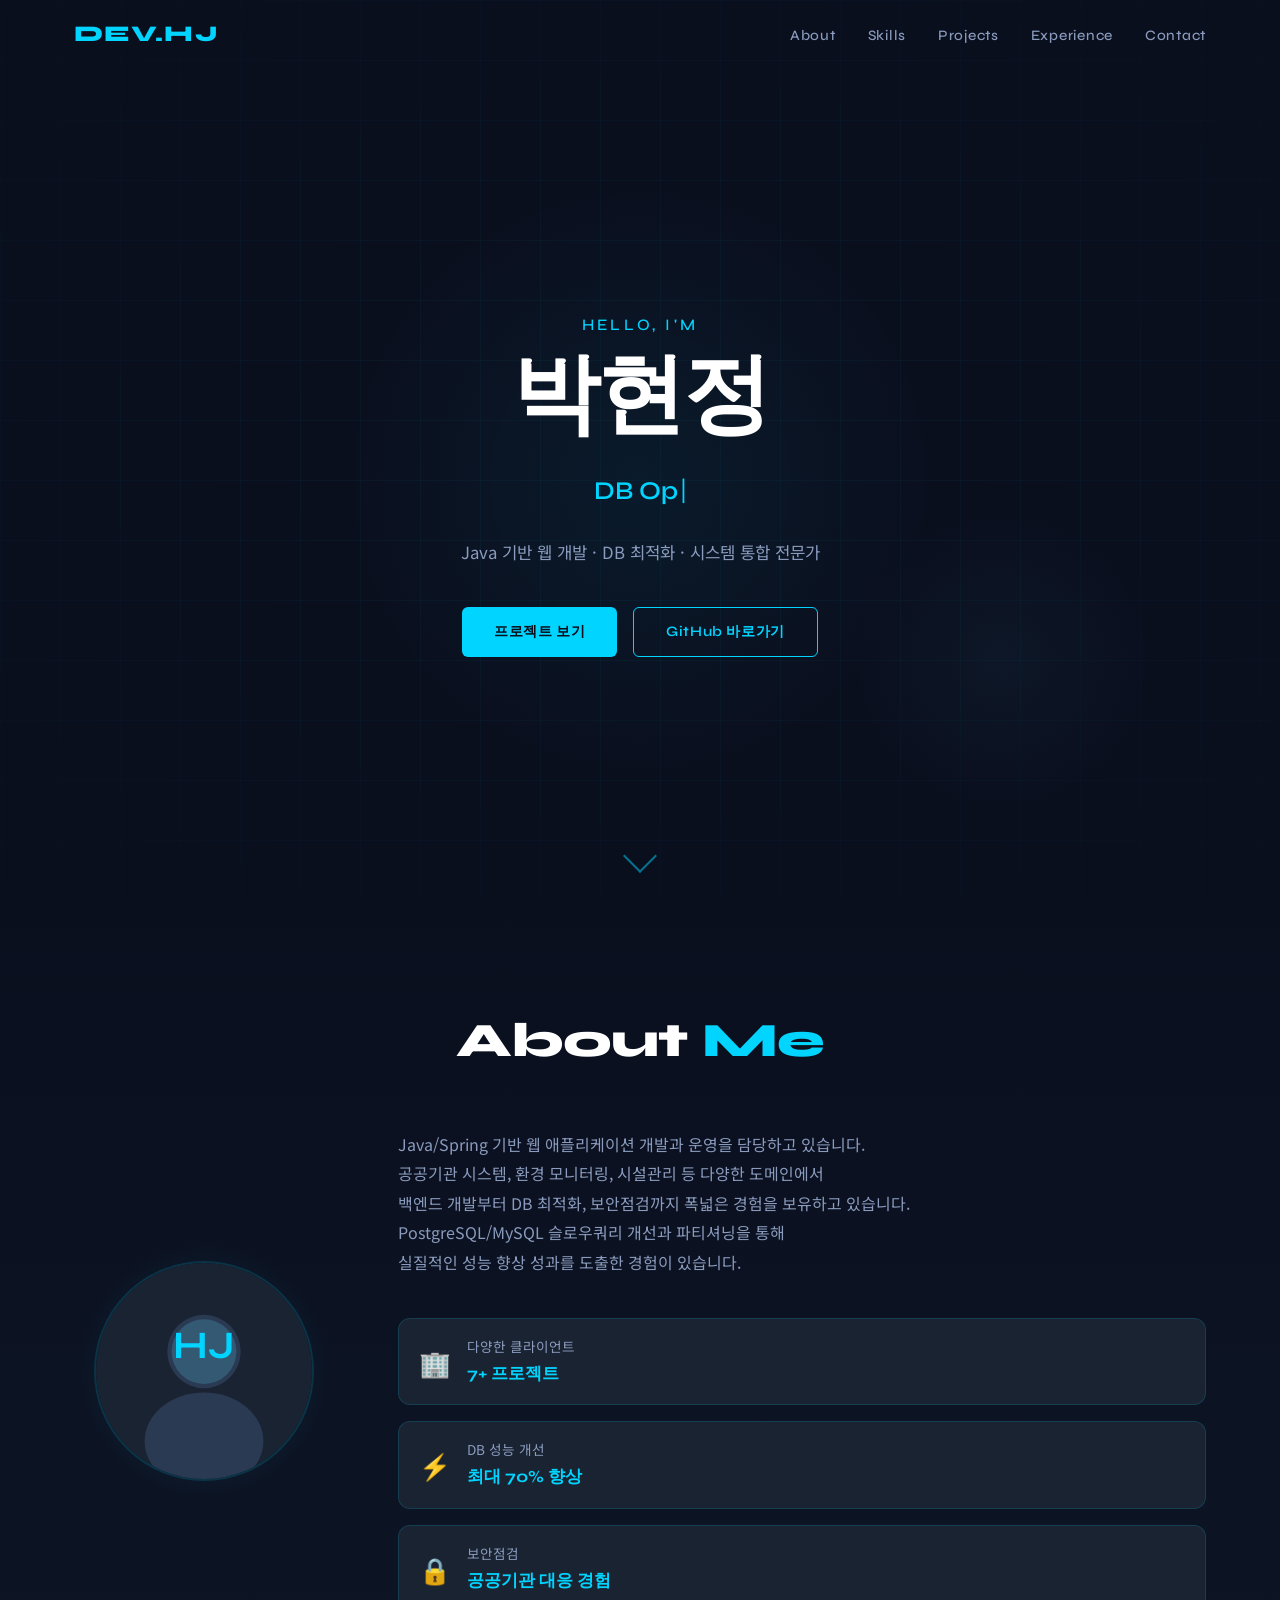
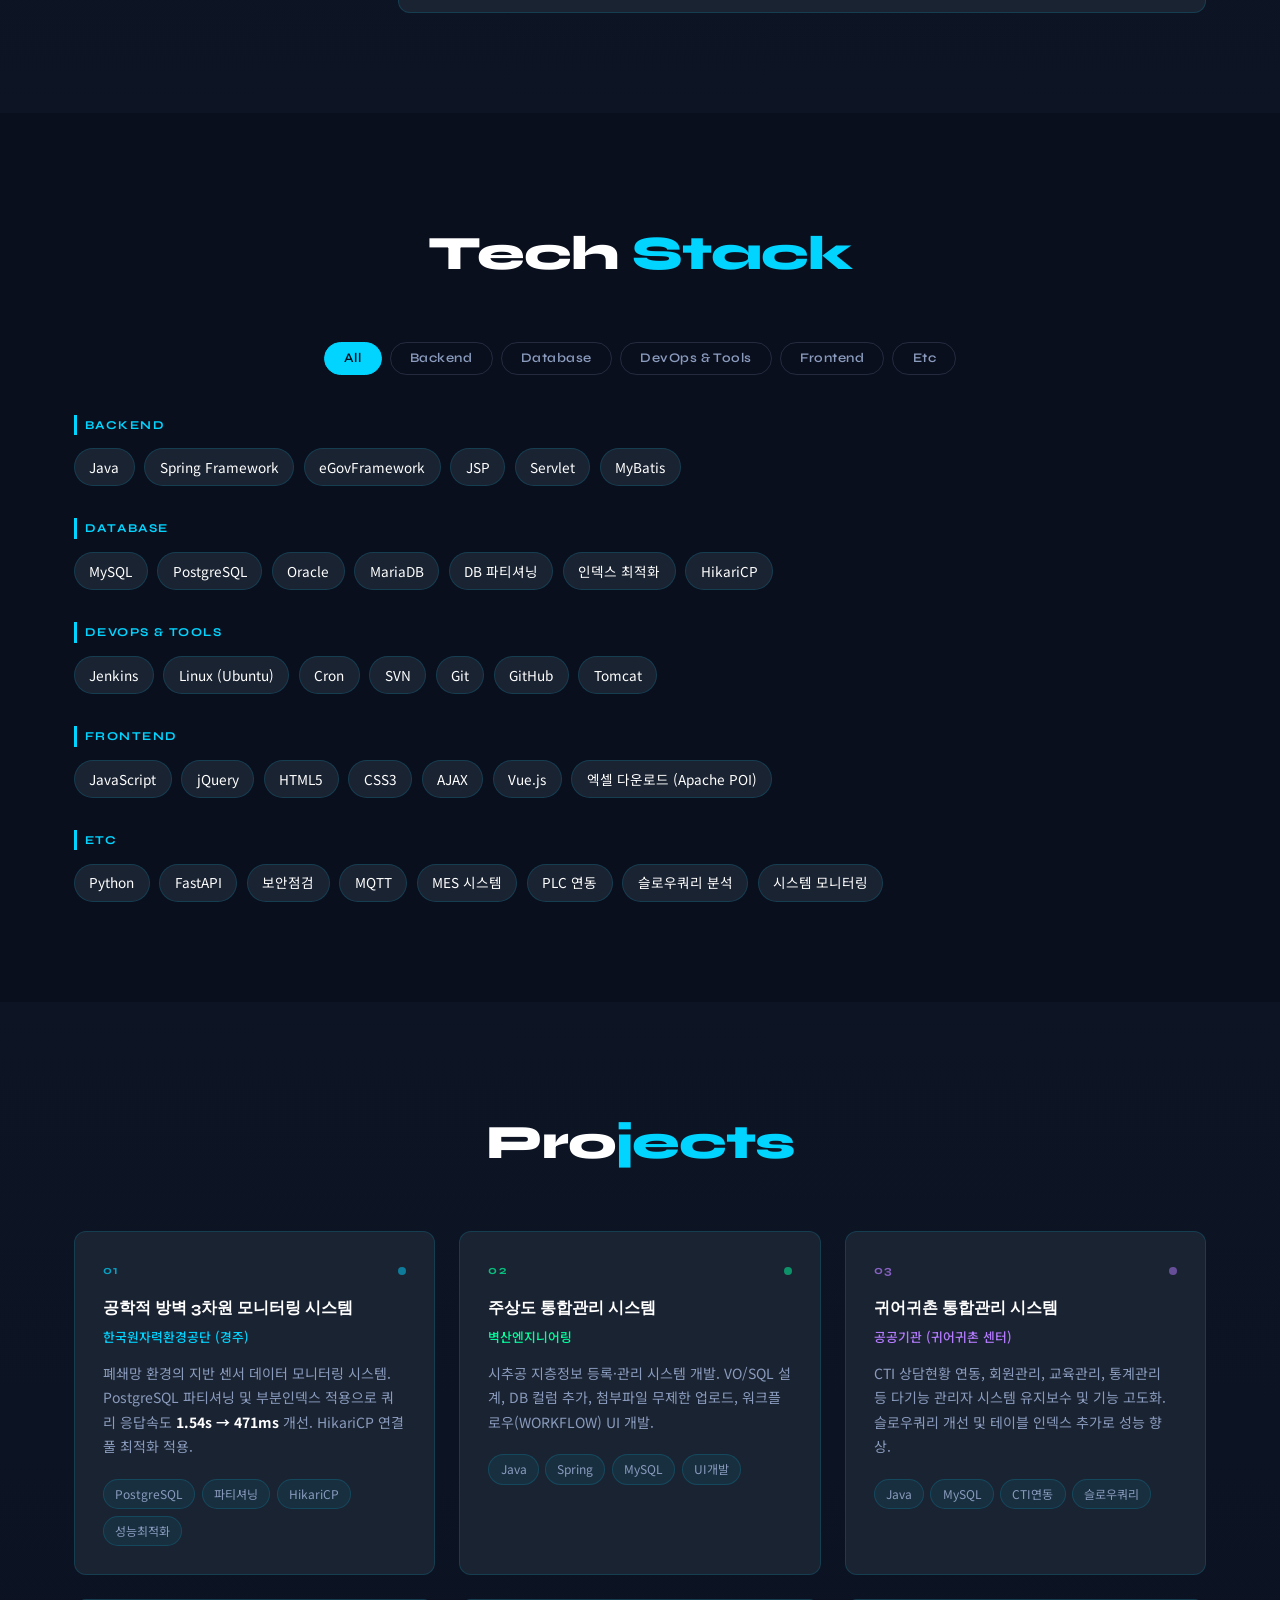
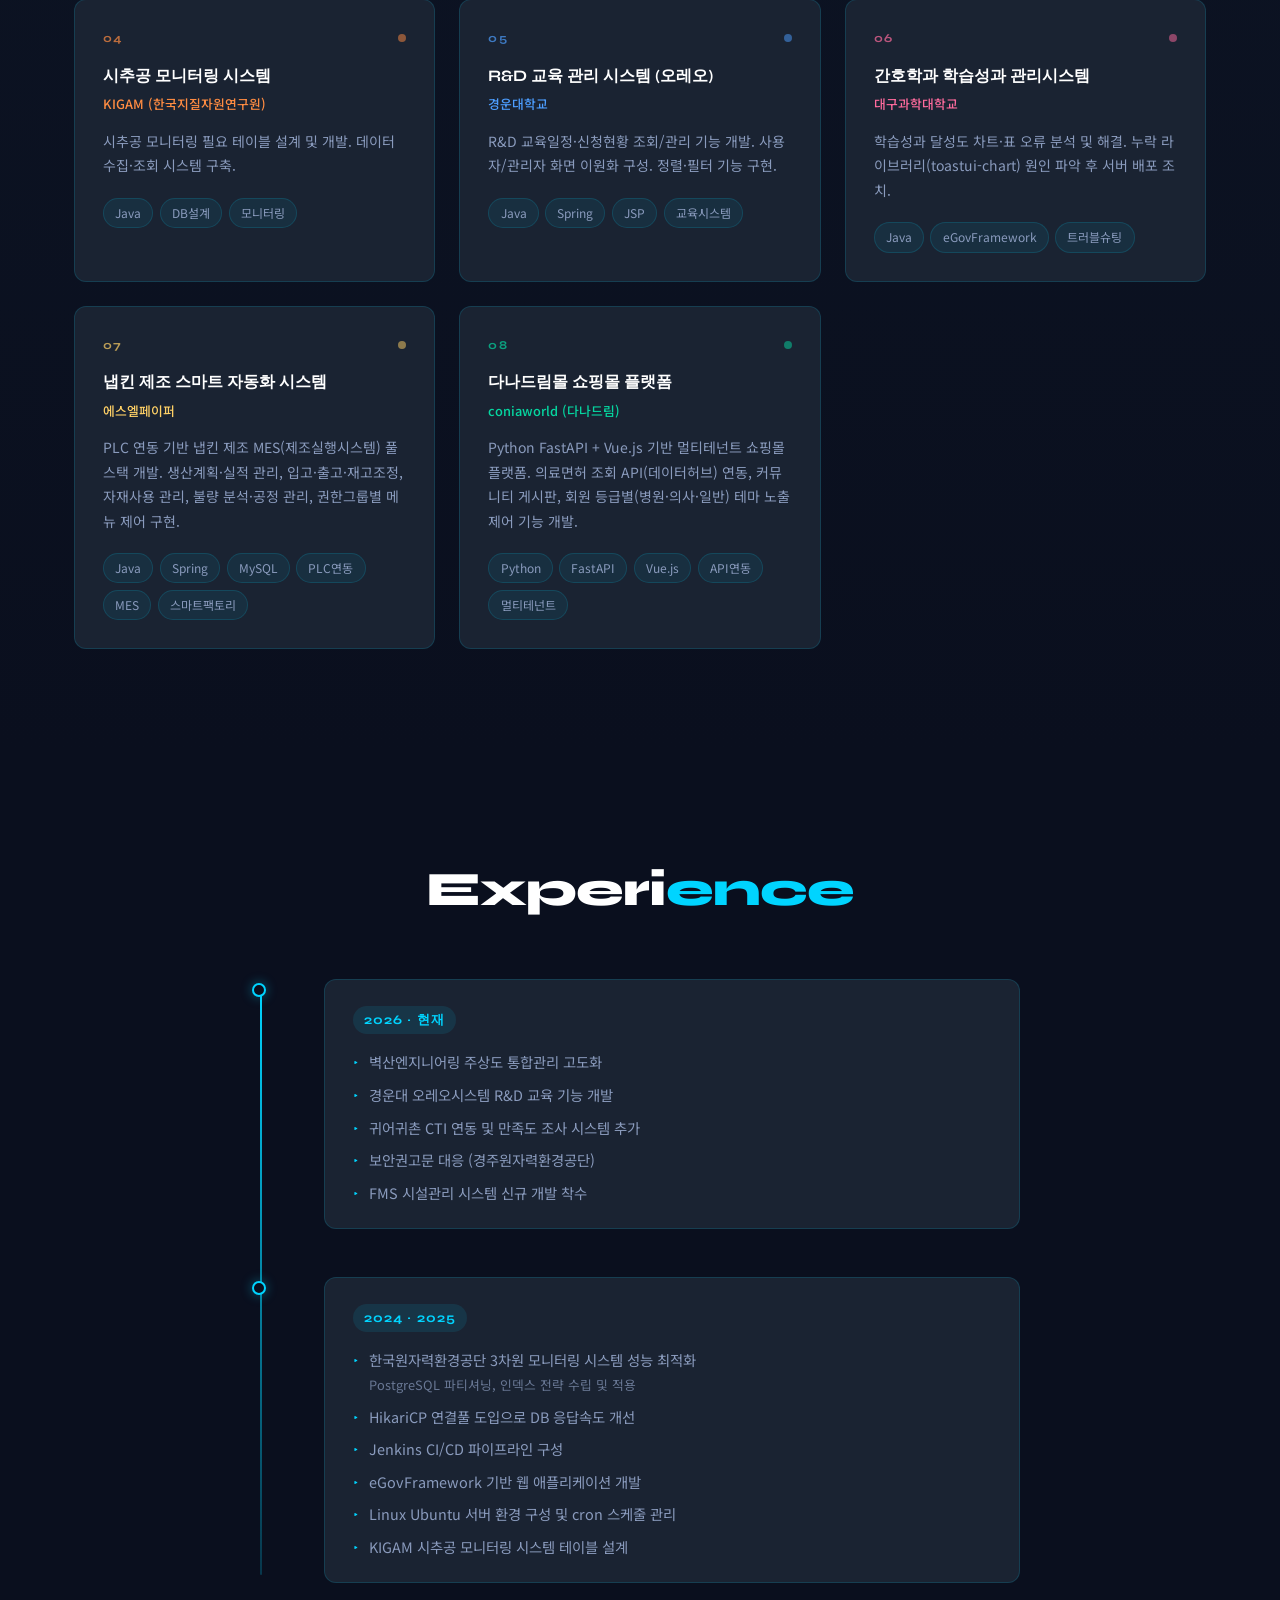
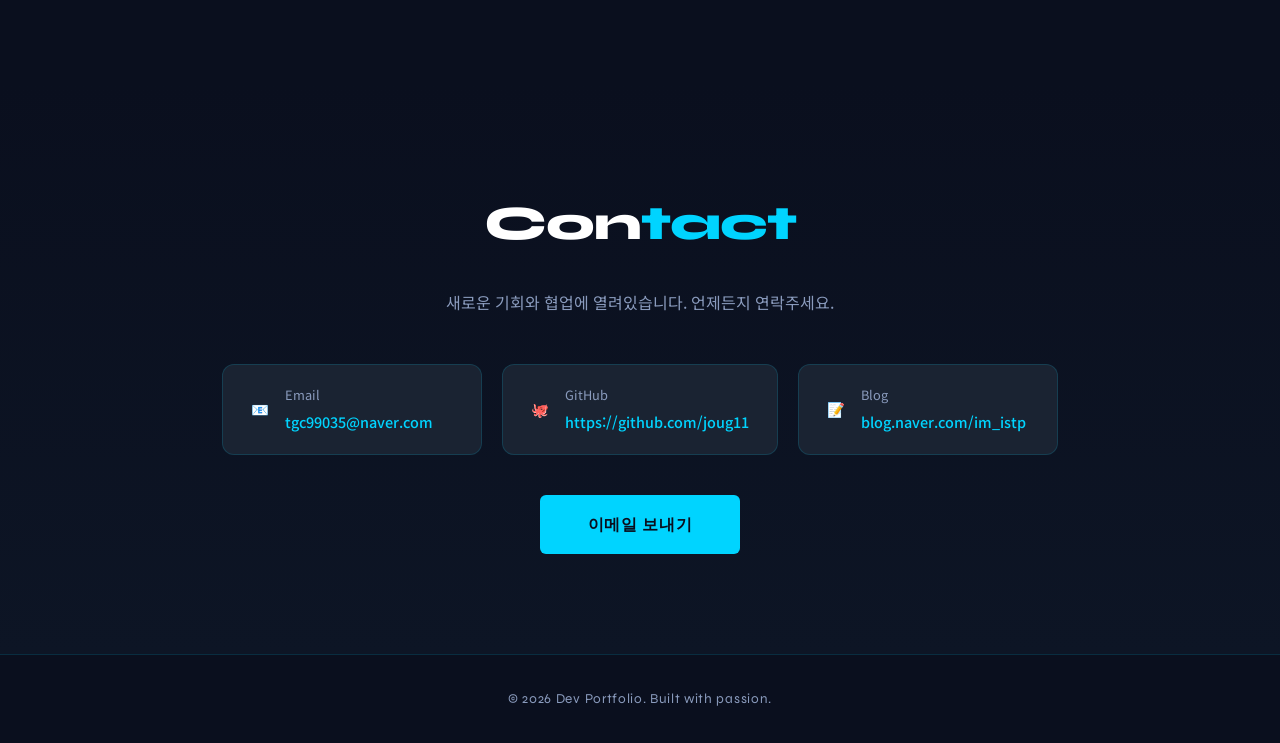
==== commit 9e0c2076: "[update] 수정" ====
--- a/index.html
+++ b/index.html
@@ -43,7 +43,7 @@
     </div>
     <div class="hero-content">
       <p class="hero-greeting">Hello, I'm</p>
-      <h1 class="hero-name">[NAME]</h1>
+      <h1 class="hero-name">박현정</h1>
       <div class="hero-typing-wrap">
         <span class="hero-typing" id="typingText"></span><span class="cursor">|</span>
       </div>
@@ -429,19 +429,19 @@
       <p class="contact-sub fade-in">새로운 기회와 협업에 열려있습니다. 언제든지 연락주세요.</p>
 
       <div class="contact-cards fade-in">
-        <a href="mailto:[EMAIL 입력하세요]" class="contact-card">
+        <a href="mailto:tgc99035@naver.com" class="contact-card">
           <span class="contact-icon">📧</span>
           <div>
             <strong>Email</strong>
-            <span>[EMAIL 입력하세요]</span>
+            <span>tgc99035@naver.com</span>
           </div>
         </a>
 
-        <a href="https://github.com/" target="_blank" rel="noopener" class="contact-card">
+        <a href="https://github.com/joug11" target="_blank" rel="noopener" class="contact-card">
           <span class="contact-icon">🐙</span>
           <div>
             <strong>GitHub</strong>
-            <span>[GITHUB_URL 입력하세요]</span>
+            <span>https://github.com/joug11</span>
           </div>
         </a>
 
@@ -455,7 +455,7 @@
       </div>
 
       <div class="contact-cta fade-in">
-        <a href="mailto:[EMAIL 입력하세요]" class="btn btn-primary btn-lg">이메일 보내기</a>
+        <a href="mailto:tgc99035@naver.com" class="btn btn-primary btn-lg">이메일 보내기</a>
       </div>
     </div>
   </section>
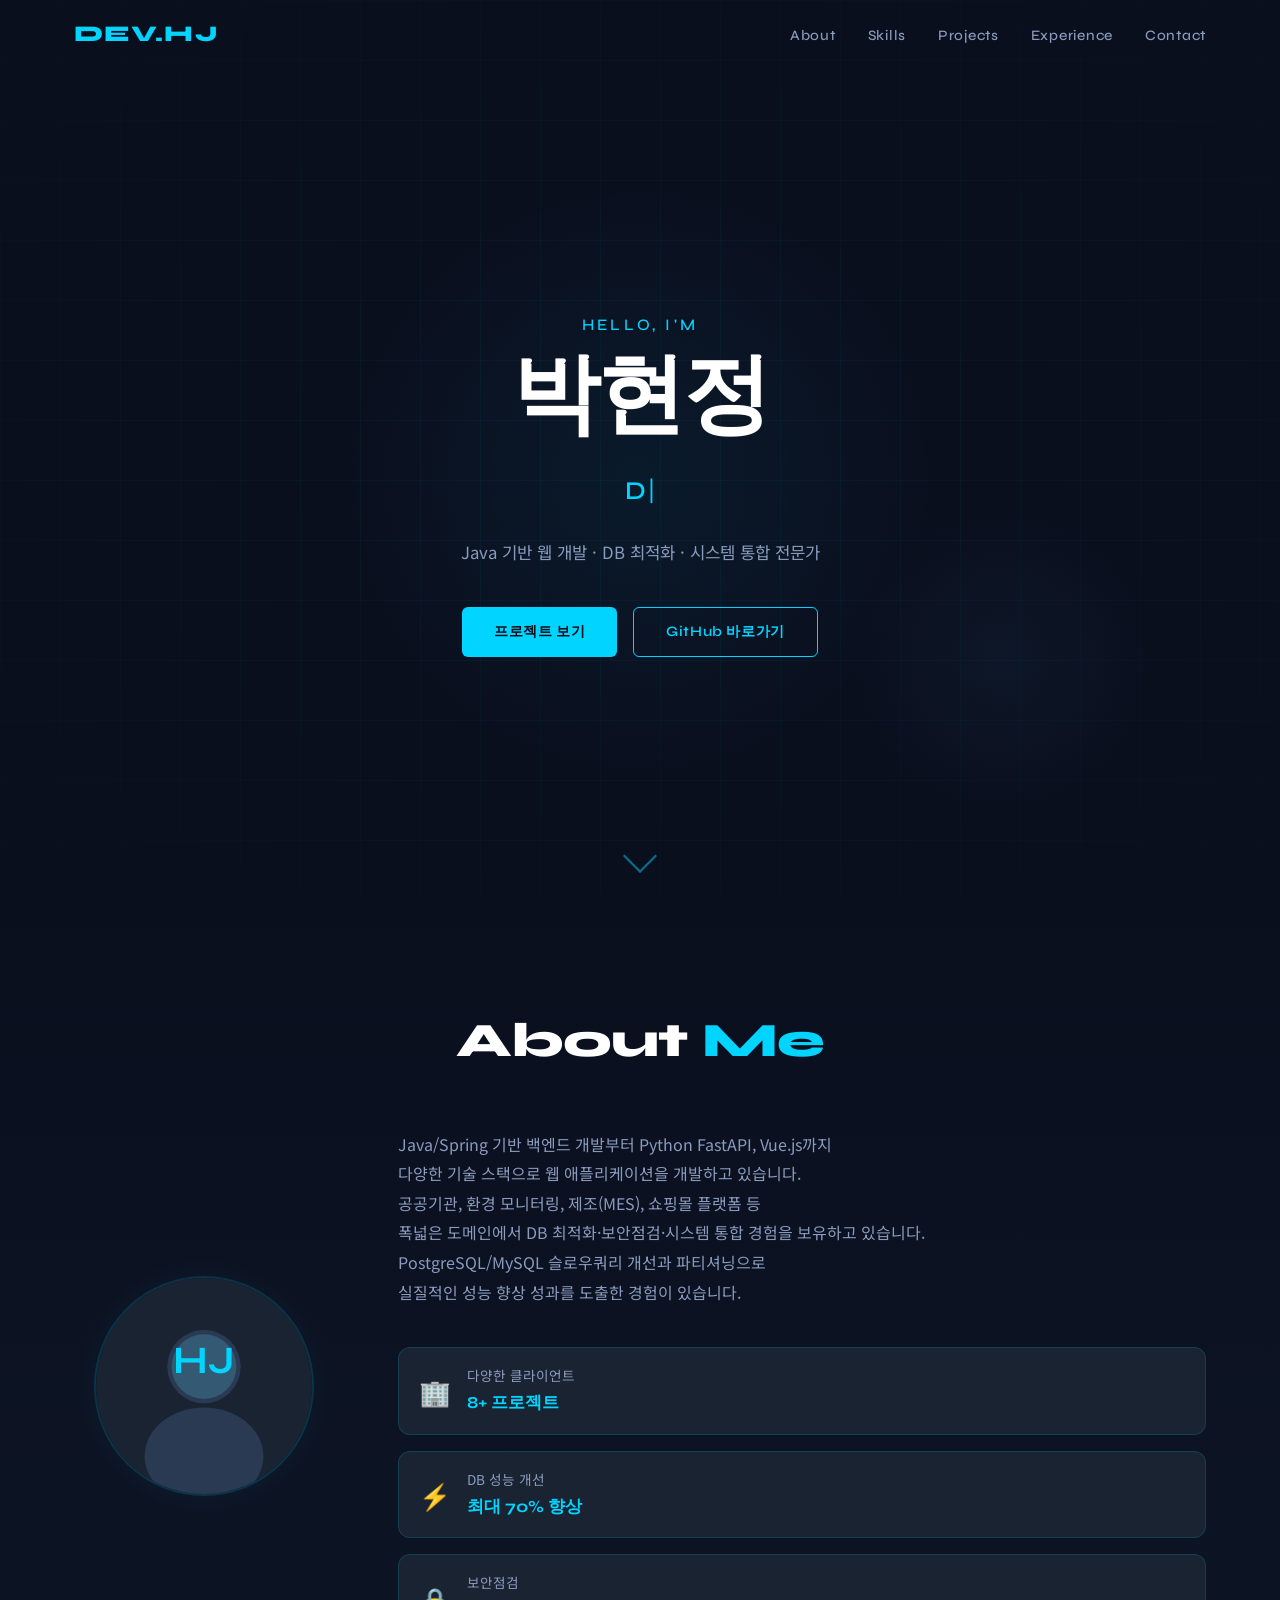
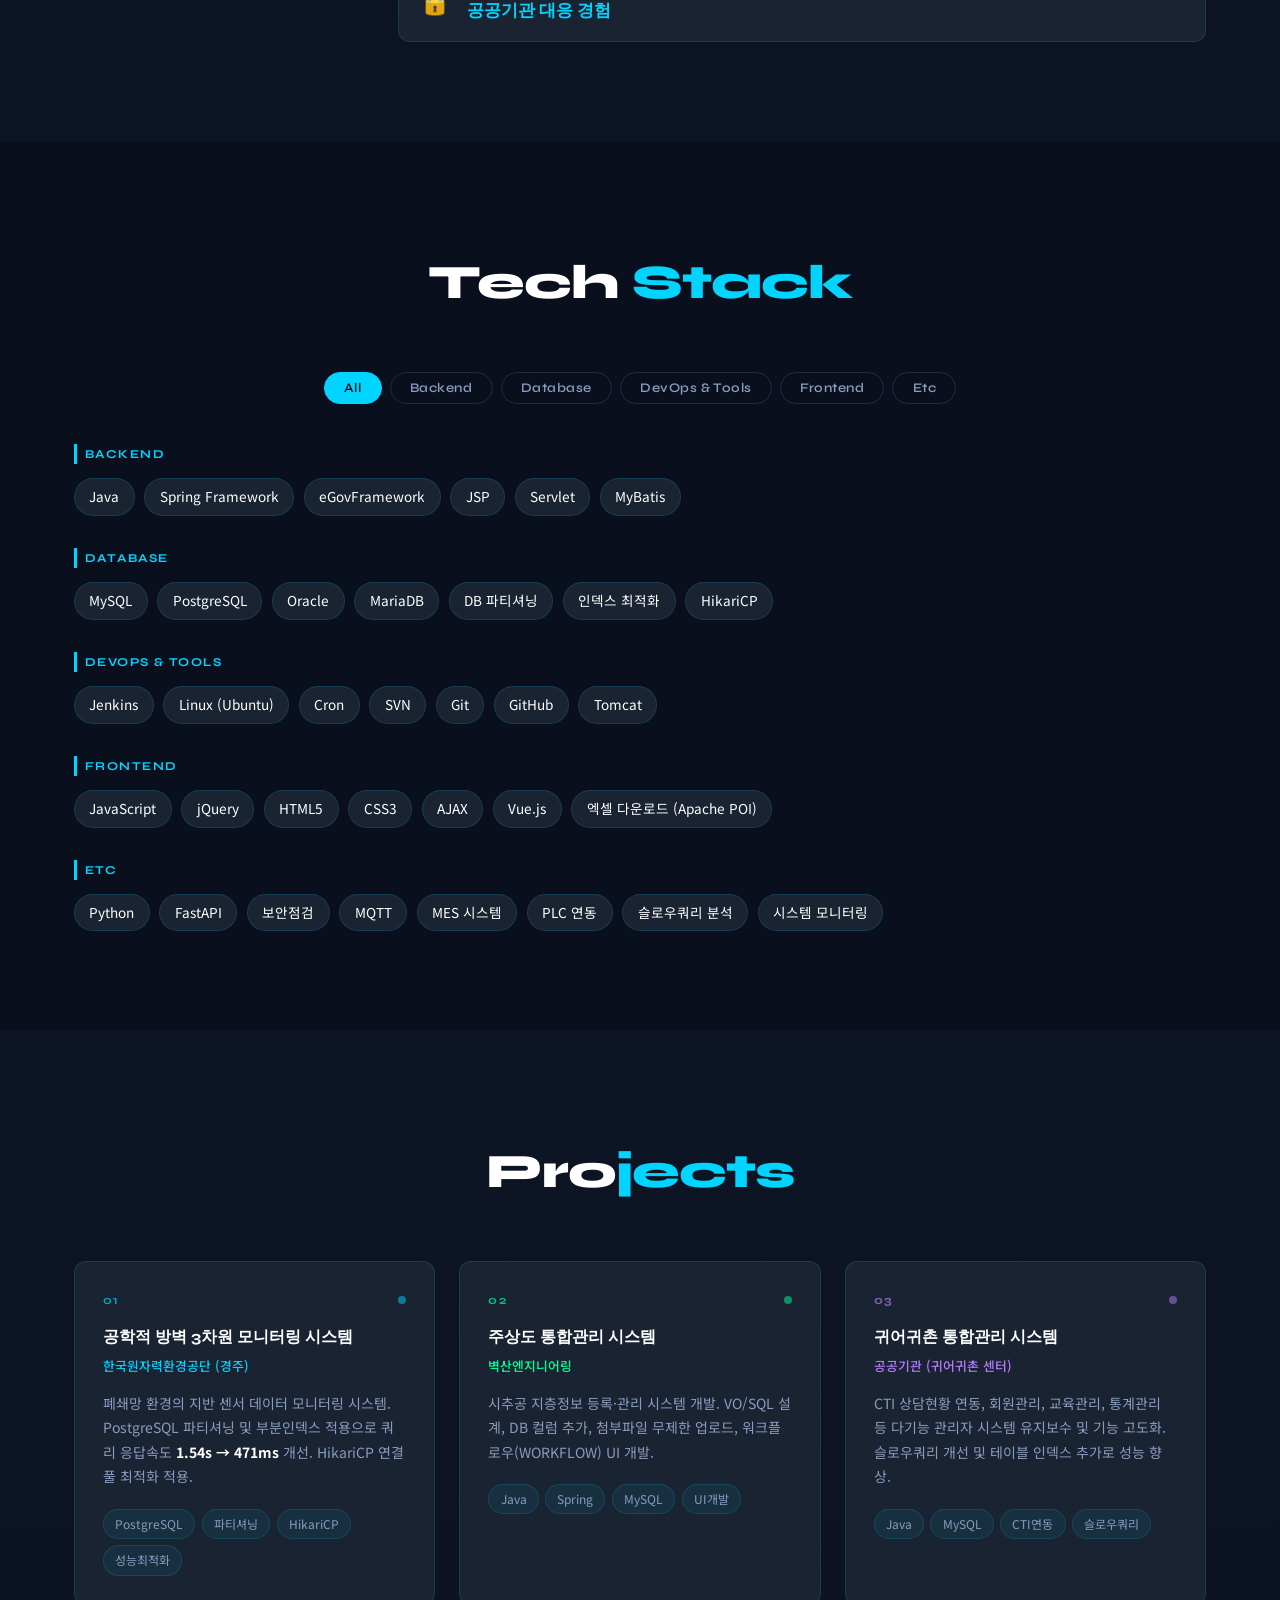
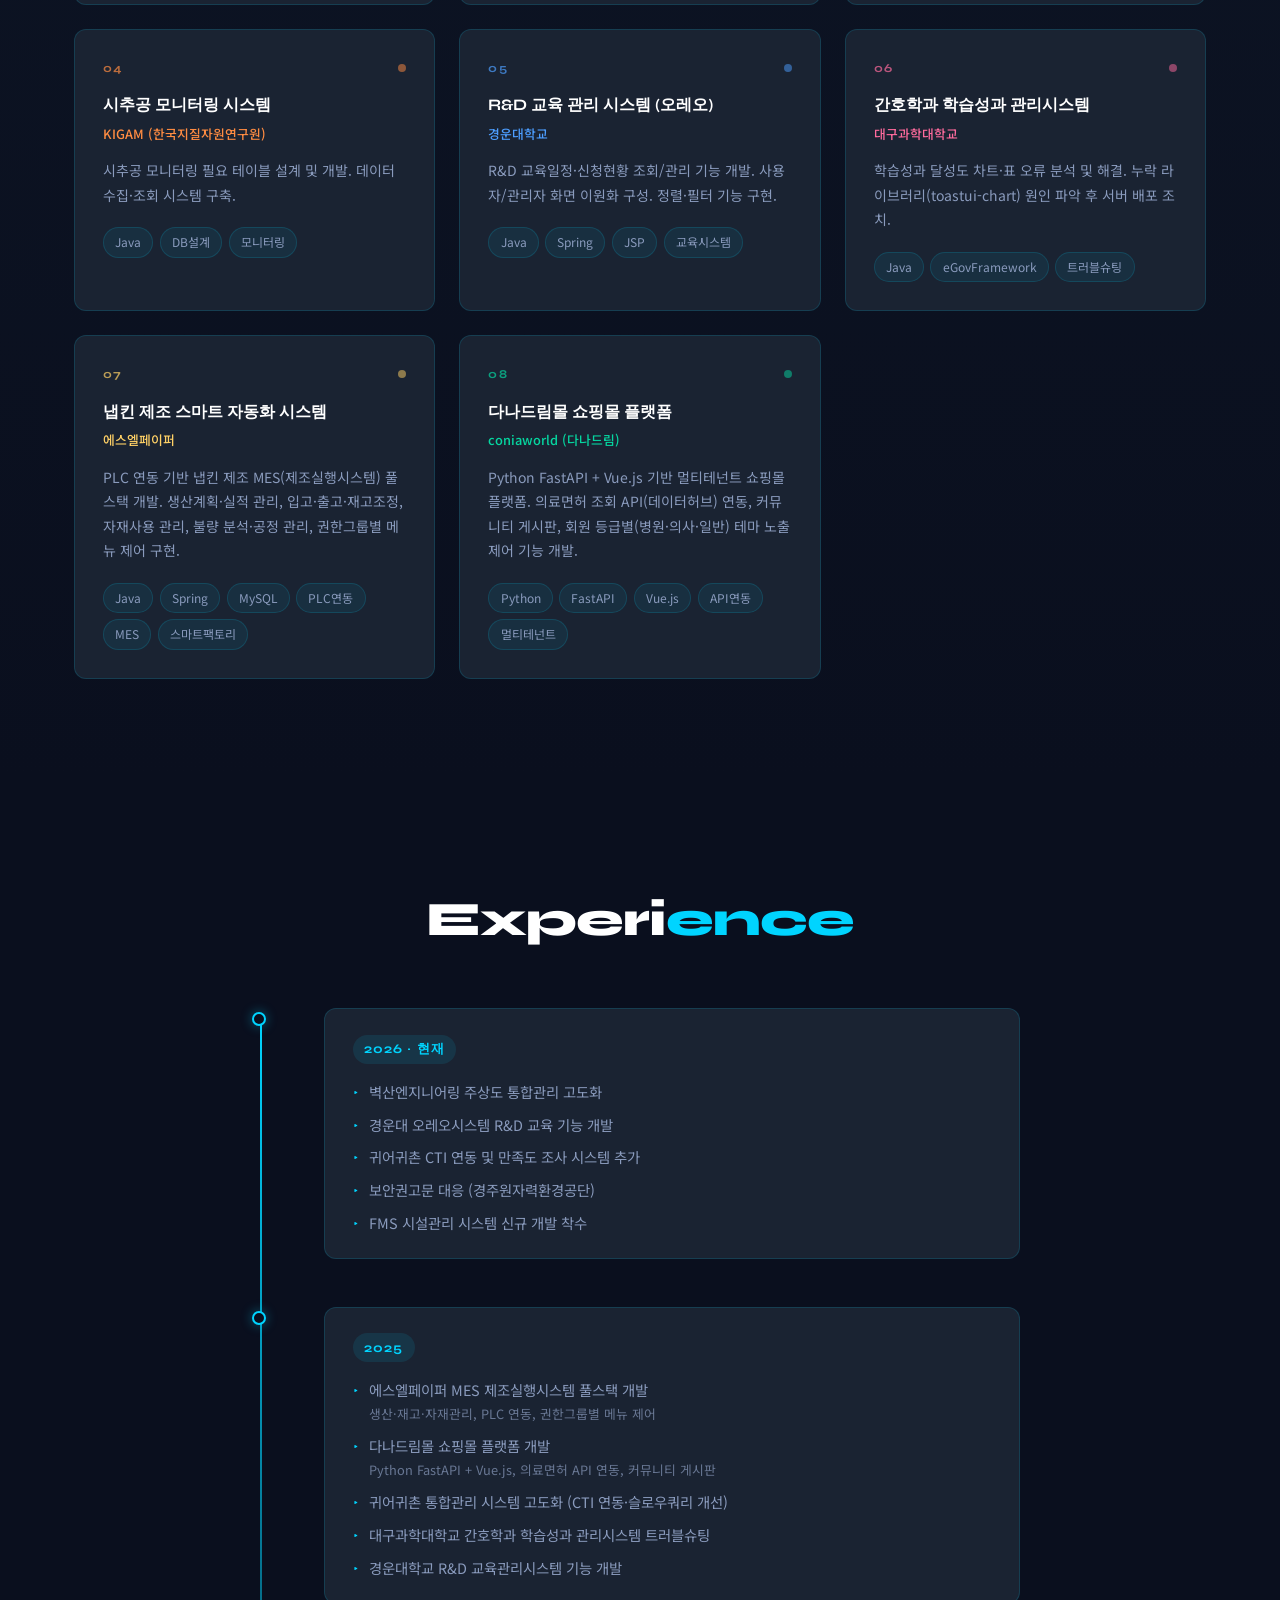
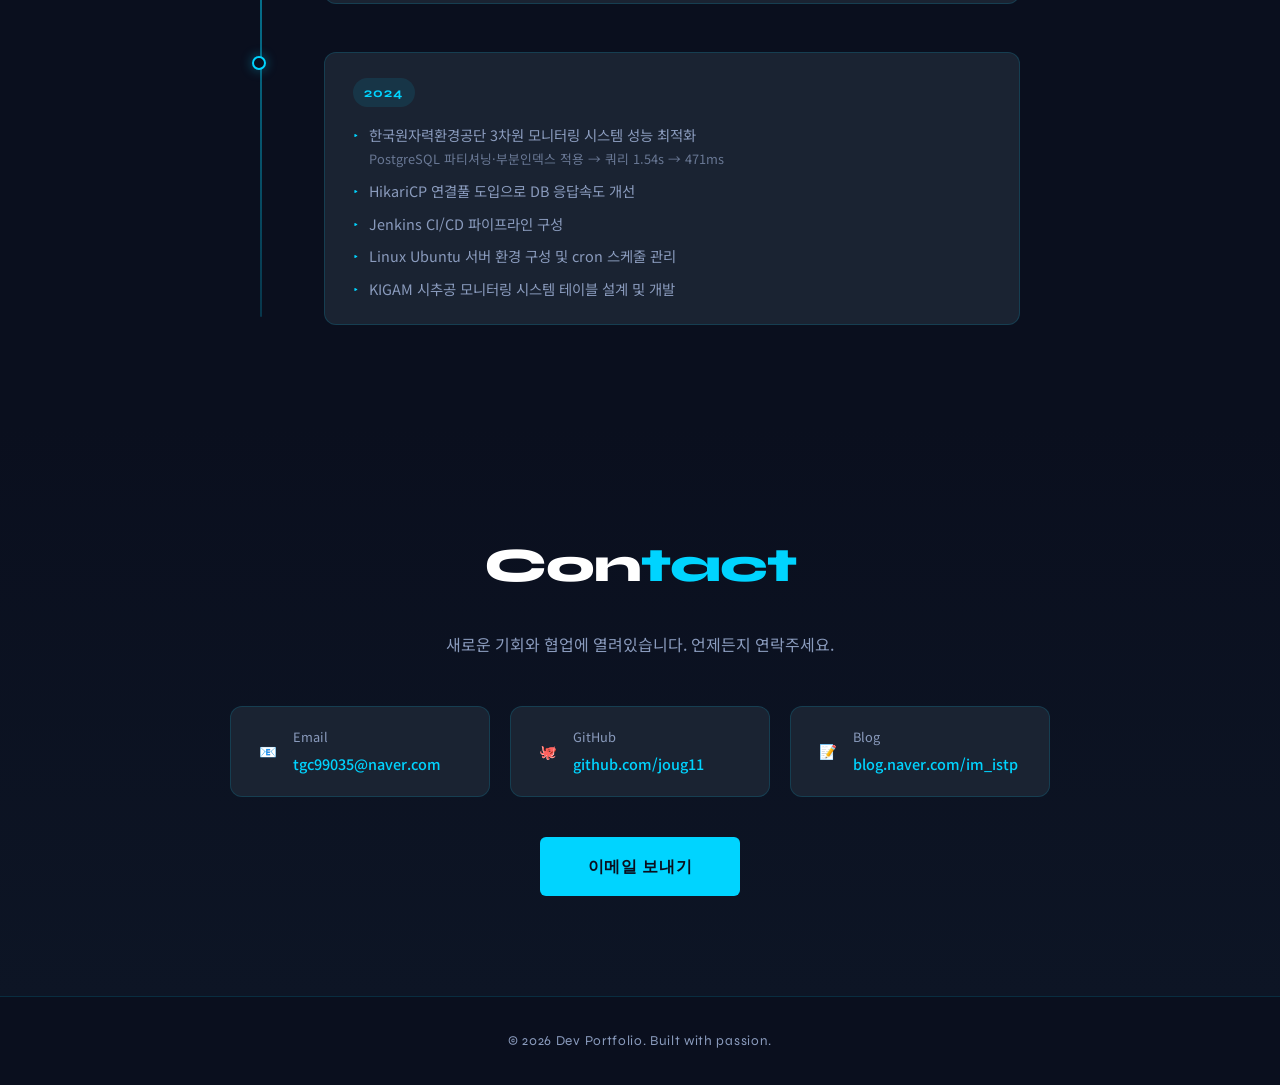
==== commit 79182bf6: "[update] 다듬음" ====
--- a/index.html
+++ b/index.html
@@ -50,7 +50,7 @@
       <p class="hero-desc">Java 기반 웹 개발 · DB 최적화 · 시스템 통합 전문가</p>
       <div class="hero-btns">
         <a href="#projects" class="btn btn-primary">프로젝트 보기</a>
-        <a href="https://github.com/" target="_blank" rel="noopener" class="btn btn-outline">GitHub 바로가기</a>
+        <a href="https://github.com/joug11" target="_blank" rel="noopener" class="btn btn-outline">GitHub 바로가기</a>
       </div>
     </div>
     <div class="hero-scroll-hint">
@@ -81,10 +81,11 @@
         <!-- 소개 텍스트 -->
         <div class="about-text">
           <p>
-            Java/Spring 기반 웹 애플리케이션 개발과 운영을 담당하고 있습니다.<br />
-            공공기관 시스템, 환경 모니터링, 시설관리 등 다양한 도메인에서<br />
-            백엔드 개발부터 DB 최적화, 보안점검까지 폭넓은 경험을 보유하고 있습니다.<br />
-            PostgreSQL/MySQL 슬로우쿼리 개선과 파티셔닝을 통해<br />
+            Java/Spring 기반 백엔드 개발부터 Python FastAPI, Vue.js까지<br />
+            다양한 기술 스택으로 웹 애플리케이션을 개발하고 있습니다.<br />
+            공공기관, 환경 모니터링, 제조(MES), 쇼핑몰 플랫폼 등<br />
+            폭넓은 도메인에서 DB 최적화·보안점검·시스템 통합 경험을 보유하고 있습니다.<br />
+            PostgreSQL/MySQL 슬로우쿼리 개선과 파티셔닝으로<br />
             실질적인 성능 향상 성과를 도출한 경험이 있습니다.
           </p>
 
@@ -93,7 +94,7 @@
               <span class="about-card-icon">🏢</span>
               <div>
                 <strong>다양한 클라이언트</strong>
-                <span class="about-card-num">7+ 프로젝트</span>
+                <span class="about-card-num">8+ 프로젝트</span>
               </div>
             </div>
             <div class="about-card">
@@ -400,20 +401,38 @@
           </div>
         </div>
 
-        <!-- 2024 ~ 2025 -->
+        <!-- 2025 -->
         <div class="timeline-item fade-in">
           <div class="timeline-dot"></div>
           <div class="timeline-content">
-            <span class="timeline-period">2024 ~ 2025</span>
+            <span class="timeline-period">2025</span>
+            <ul class="timeline-list">
+              <li>에스엘페이퍼 MES 제조실행시스템 풀스택 개발<br />
+                <span class="timeline-sub">생산·재고·자재관리, PLC 연동, 권한그룹별 메뉴 제어</span>
+              </li>
+              <li>다나드림몰 쇼핑몰 플랫폼 개발<br />
+                <span class="timeline-sub">Python FastAPI + Vue.js, 의료면허 API 연동, 커뮤니티 게시판</span>
+              </li>
+              <li>귀어귀촌 통합관리 시스템 고도화 (CTI 연동·슬로우쿼리 개선)</li>
+              <li>대구과학대학교 간호학과 학습성과 관리시스템 트러블슈팅</li>
+              <li>경운대학교 R&amp;D 교육관리시스템 기능 개발</li>
+            </ul>
+          </div>
+        </div>
+
+        <!-- 2024 -->
+        <div class="timeline-item fade-in">
+          <div class="timeline-dot"></div>
+          <div class="timeline-content">
+            <span class="timeline-period">2024</span>
             <ul class="timeline-list">
               <li>한국원자력환경공단 3차원 모니터링 시스템 성능 최적화<br />
-                <span class="timeline-sub">PostgreSQL 파티셔닝, 인덱스 전략 수립 및 적용</span>
+                <span class="timeline-sub">PostgreSQL 파티셔닝·부분인덱스 적용 → 쿼리 1.54s → 471ms</span>
               </li>
               <li>HikariCP 연결풀 도입으로 DB 응답속도 개선</li>
               <li>Jenkins CI/CD 파이프라인 구성</li>
-              <li>eGovFramework 기반 웹 애플리케이션 개발</li>
               <li>Linux Ubuntu 서버 환경 구성 및 cron 스케줄 관리</li>
-              <li>KIGAM 시추공 모니터링 시스템 테이블 설계</li>
+              <li>KIGAM 시추공 모니터링 시스템 테이블 설계 및 개발</li>
             </ul>
           </div>
         </div>
@@ -441,7 +460,7 @@
           <span class="contact-icon">🐙</span>
           <div>
             <strong>GitHub</strong>
-            <span>https://github.com/joug11</span>
+            <span>github.com/joug11</span>
           </div>
         </a>
 
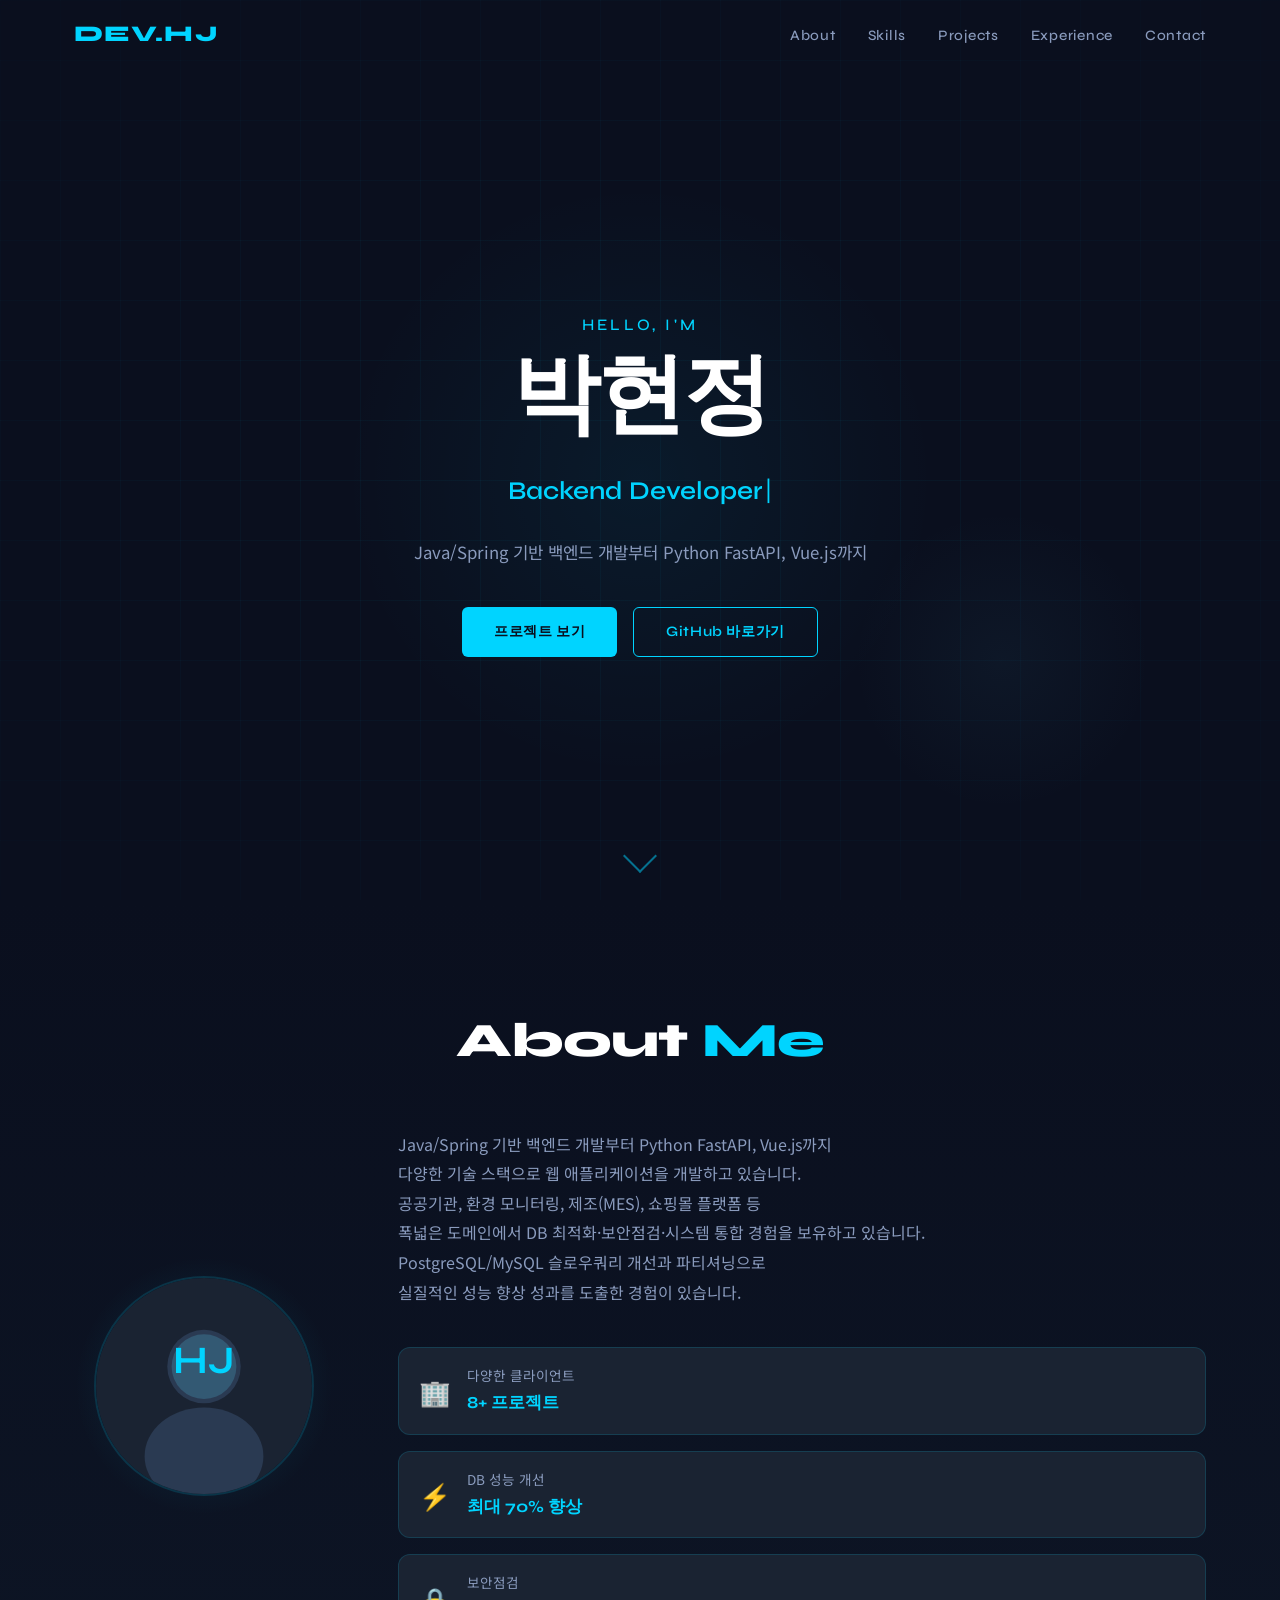
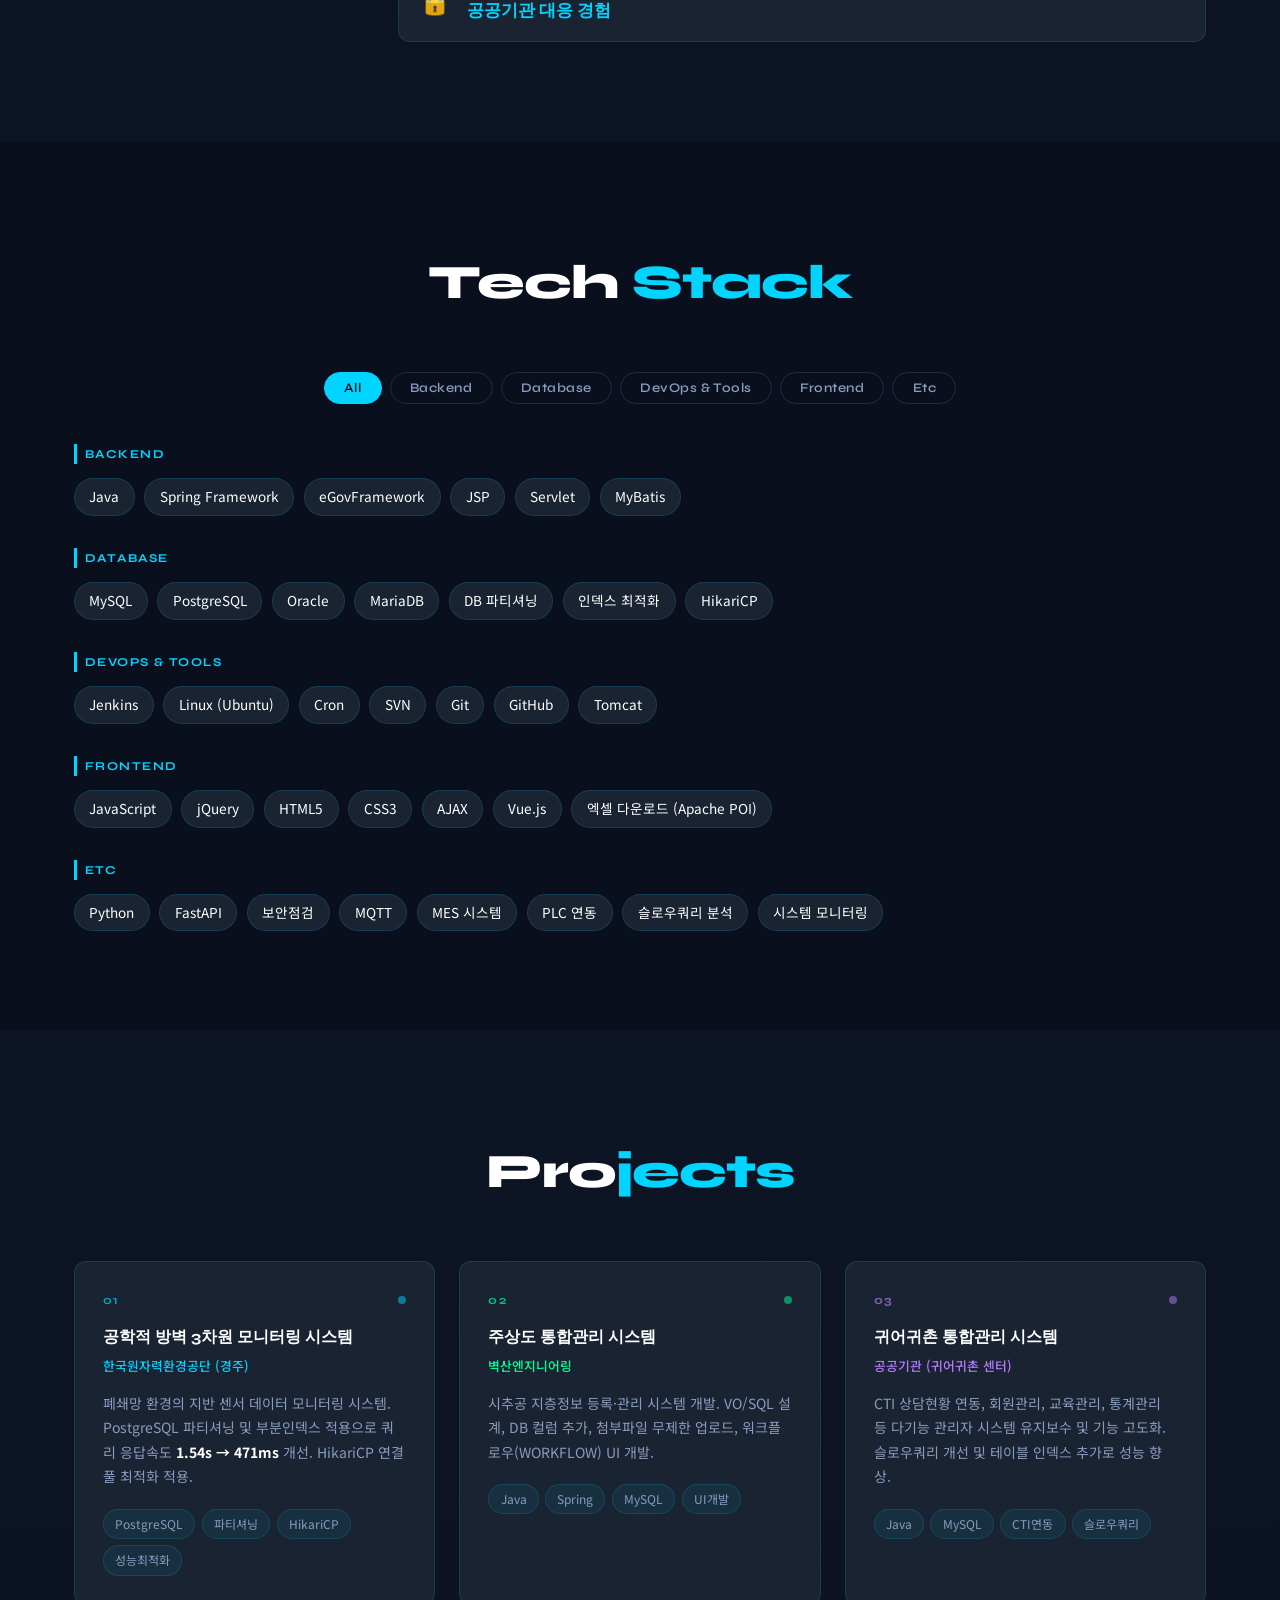
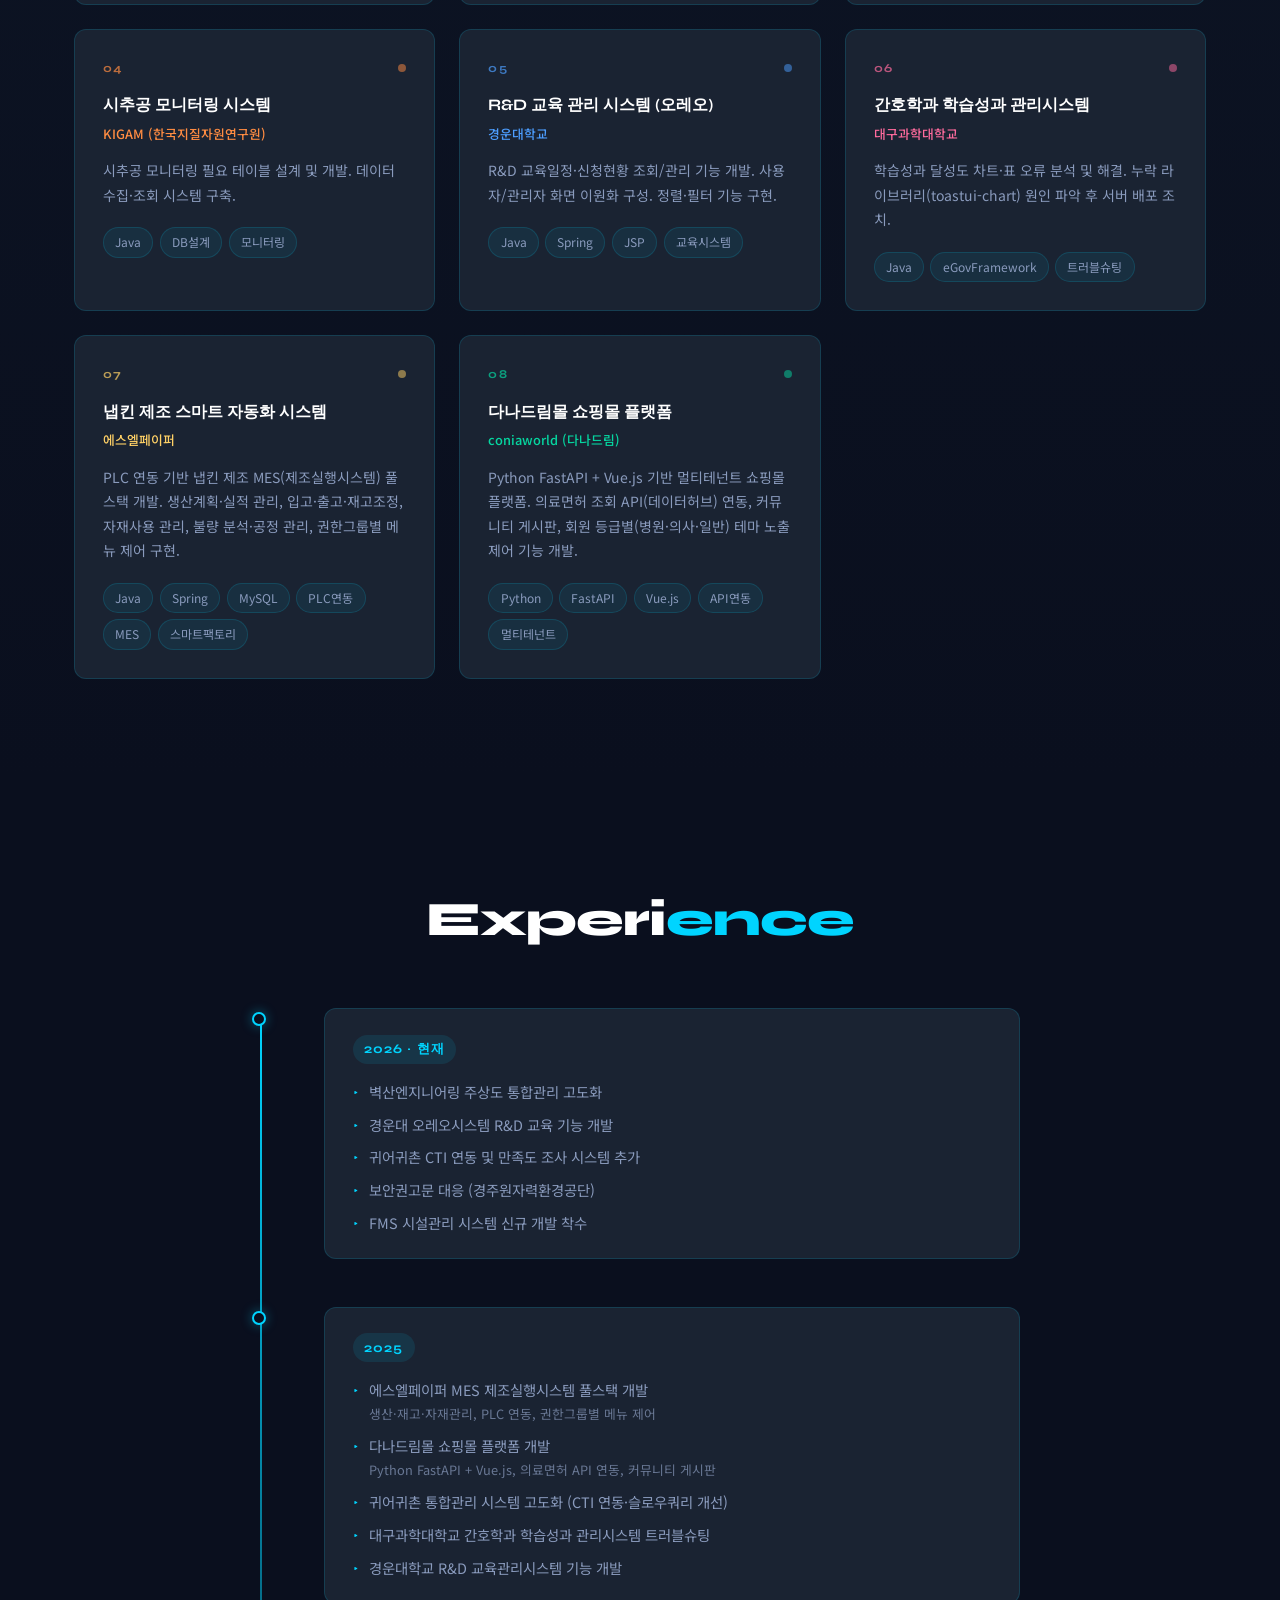
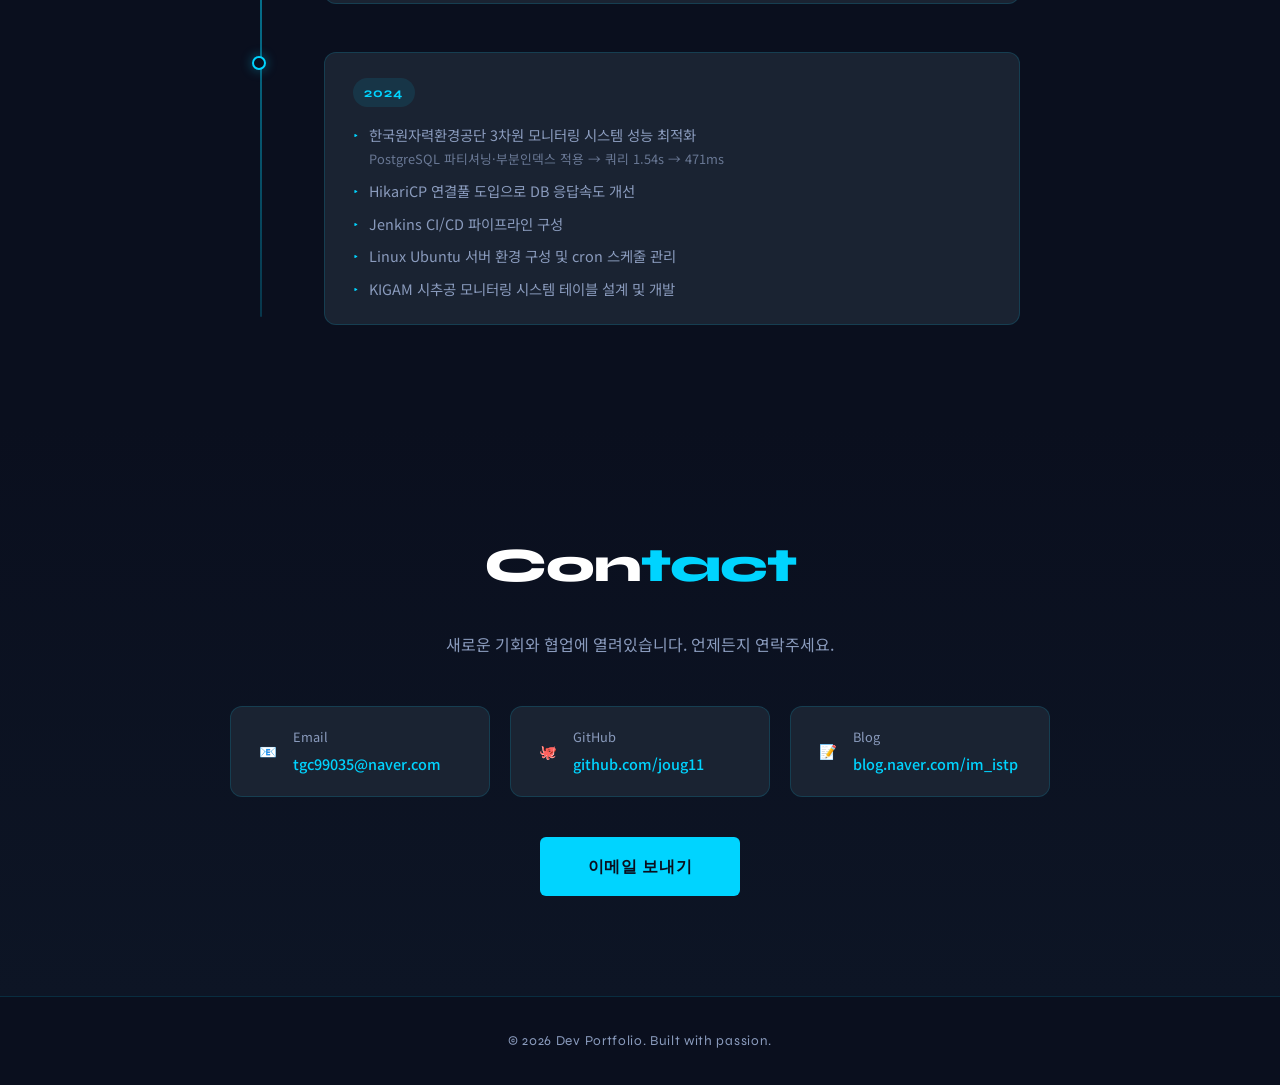
==== commit 200dfffc: "[update] 구조변경" ====
--- a/index.html
+++ b/index.html
@@ -11,7 +11,7 @@
   <link rel="preconnect" href="https://fonts.gstatic.com" crossorigin />
   <link href="https://fonts.googleapis.com/css2?family=Syne:wght@400;500;600;700;800&family=Noto+Sans+KR:wght@300;400;500;700&display=swap" rel="stylesheet" />
 
-  <link rel="stylesheet" href="css/style.css" />
+  <link rel="stylesheet" href="public/css/main.css" />
 </head>
 <body>
 
@@ -42,15 +42,15 @@
       <div class="grid-pattern"></div>
     </div>
     <div class="hero-content">
-      <p class="hero-greeting">Hello, I'm</p>
-      <h1 class="hero-name">박현정</h1>
+      <p class="hero-greeting" id="heroGreeting"></p>
+      <h1 class="hero-name" id="heroName"></h1>
       <div class="hero-typing-wrap">
         <span class="hero-typing" id="typingText"></span><span class="cursor">|</span>
       </div>
-      <p class="hero-desc">Java 기반 웹 개발 · DB 최적화 · 시스템 통합 전문가</p>
+      <p class="hero-desc" id="heroDesc"></p>
       <div class="hero-btns">
         <a href="#projects" class="btn btn-primary">프로젝트 보기</a>
-        <a href="https://github.com/joug11" target="_blank" rel="noopener" class="btn btn-outline">GitHub 바로가기</a>
+        <a href="#" id="heroGithubBtn" target="_blank" rel="noopener noreferrer" class="btn btn-outline">GitHub 바로가기</a>
       </div>
     </div>
     <div class="hero-scroll-hint">
@@ -78,40 +78,10 @@
           <div class="profile-glow"></div>
         </div>
 
-        <!-- 소개 텍스트 -->
+        <!-- 소개 텍스트 (JSON에서 동적 렌더링) -->
         <div class="about-text">
-          <p>
-            Java/Spring 기반 백엔드 개발부터 Python FastAPI, Vue.js까지<br />
-            다양한 기술 스택으로 웹 애플리케이션을 개발하고 있습니다.<br />
-            공공기관, 환경 모니터링, 제조(MES), 쇼핑몰 플랫폼 등<br />
-            폭넓은 도메인에서 DB 최적화·보안점검·시스템 통합 경험을 보유하고 있습니다.<br />
-            PostgreSQL/MySQL 슬로우쿼리 개선과 파티셔닝으로<br />
-            실질적인 성능 향상 성과를 도출한 경험이 있습니다.
-          </p>
-
-          <div class="about-cards">
-            <div class="about-card">
-              <span class="about-card-icon">🏢</span>
-              <div>
-                <strong>다양한 클라이언트</strong>
-                <span class="about-card-num">8+ 프로젝트</span>
-              </div>
-            </div>
-            <div class="about-card">
-              <span class="about-card-icon">⚡</span>
-              <div>
-                <strong>DB 성능 개선</strong>
-                <span class="about-card-num">최대 70% 향상</span>
-              </div>
-            </div>
-            <div class="about-card">
-              <span class="about-card-icon">🔒</span>
-              <div>
-                <strong>보안점검</strong>
-                <span class="about-card-num">공공기관 대응 경험</span>
-              </div>
-            </div>
-          </div>
+          <p id="aboutDescription"></p>
+          <div class="about-cards" id="aboutCards"></div>
         </div>
       </div>
     </div>
@@ -122,83 +92,11 @@
     <div class="container">
       <h2 class="section-title fade-in">Tech <span>Stack</span></h2>
 
-      <!-- 카테고리 탭 -->
-      <div class="skills-tabs fade-in" role="tablist">
-        <button class="skills-tab active" data-category="all" role="tab" aria-selected="true">All</button>
-        <button class="skills-tab" data-category="backend" role="tab">Backend</button>
-        <button class="skills-tab" data-category="database" role="tab">Database</button>
-        <button class="skills-tab" data-category="devops" role="tab">DevOps &amp; Tools</button>
-        <button class="skills-tab" data-category="frontend" role="tab">Frontend</button>
-        <button class="skills-tab" data-category="etc" role="tab">Etc</button>
-      </div>
+      <!-- 카테고리 탭 (JSON에서 동적 렌더링) -->
+      <div class="skills-tabs fade-in" id="skillsTabs" role="tablist"></div>
 
-      <!-- 스킬 태그 목록 -->
-      <div class="skills-grid fade-in">
-        <div class="skills-category" data-category="backend">
-          <h3 class="skills-cat-label">Backend</h3>
-          <div class="skills-tags">
-            <span class="skill-tag">Java</span>
-            <span class="skill-tag">Spring Framework</span>
-            <span class="skill-tag">eGovFramework</span>
-            <span class="skill-tag">JSP</span>
-            <span class="skill-tag">Servlet</span>
-            <span class="skill-tag">MyBatis</span>
-          </div>
-        </div>
-
-        <div class="skills-category" data-category="database">
-          <h3 class="skills-cat-label">Database</h3>
-          <div class="skills-tags">
-            <span class="skill-tag">MySQL</span>
-            <span class="skill-tag">PostgreSQL</span>
-            <span class="skill-tag">Oracle</span>
-            <span class="skill-tag">MariaDB</span>
-            <span class="skill-tag">DB 파티셔닝</span>
-            <span class="skill-tag">인덱스 최적화</span>
-            <span class="skill-tag">HikariCP</span>
-          </div>
-        </div>
-
-        <div class="skills-category" data-category="devops">
-          <h3 class="skills-cat-label">DevOps &amp; Tools</h3>
-          <div class="skills-tags">
-            <span class="skill-tag">Jenkins</span>
-            <span class="skill-tag">Linux (Ubuntu)</span>
-            <span class="skill-tag">Cron</span>
-            <span class="skill-tag">SVN</span>
-            <span class="skill-tag">Git</span>
-            <span class="skill-tag">GitHub</span>
-            <span class="skill-tag">Tomcat</span>
-          </div>
-        </div>
-
-        <div class="skills-category" data-category="frontend">
-          <h3 class="skills-cat-label">Frontend</h3>
-          <div class="skills-tags">
-            <span class="skill-tag">JavaScript</span>
-            <span class="skill-tag">jQuery</span>
-            <span class="skill-tag">HTML5</span>
-            <span class="skill-tag">CSS3</span>
-            <span class="skill-tag">AJAX</span>
-            <span class="skill-tag">Vue.js</span>
-            <span class="skill-tag">엑셀 다운로드 (Apache POI)</span>
-          </div>
-        </div>
-
-        <div class="skills-category" data-category="etc">
-          <h3 class="skills-cat-label">Etc</h3>
-          <div class="skills-tags">
-            <span class="skill-tag">Python</span>
-            <span class="skill-tag">FastAPI</span>
-            <span class="skill-tag">보안점검</span>
-            <span class="skill-tag">MQTT</span>
-            <span class="skill-tag">MES 시스템</span>
-            <span class="skill-tag">PLC 연동</span>
-            <span class="skill-tag">슬로우쿼리 분석</span>
-            <span class="skill-tag">시스템 모니터링</span>
-          </div>
-        </div>
-      </div>
+      <!-- 스킬 태그 목록 (JSON에서 동적 렌더링) -->
+      <div class="skills-grid fade-in" id="skillsGrid"></div>
     </div>
   </section>
 
@@ -207,175 +105,8 @@
     <div class="container">
       <h2 class="section-title fade-in">Pro<span>jects</span></h2>
 
-      <div class="projects-grid">
-
-        <!-- 카드 1 -->
-        <article class="project-card fade-in accent-cyan">
-          <div class="project-card-top">
-            <span class="project-num">01</span>
-            <div class="project-dot"></div>
-          </div>
-          <h3 class="project-title">공학적 방벽 3차원 모니터링 시스템</h3>
-          <p class="project-org">한국원자력환경공단 (경주)</p>
-          <p class="project-desc">
-            폐쇄망 환경의 지반 센서 데이터 모니터링 시스템.
-            PostgreSQL 파티셔닝 및 부분인덱스 적용으로 쿼리 응답속도
-            <strong>1.54s → 471ms</strong> 개선. HikariCP 연결풀 최적화 적용.
-          </p>
-          <div class="project-tags">
-            <span class="project-tag">PostgreSQL</span>
-            <span class="project-tag">파티셔닝</span>
-            <span class="project-tag">HikariCP</span>
-            <span class="project-tag">성능최적화</span>
-          </div>
-        </article>
-
-        <!-- 카드 2 -->
-        <article class="project-card fade-in accent-green">
-          <div class="project-card-top">
-            <span class="project-num">02</span>
-            <div class="project-dot"></div>
-          </div>
-          <h3 class="project-title">주상도 통합관리 시스템</h3>
-          <p class="project-org">벽산엔지니어링</p>
-          <p class="project-desc">
-            시추공 지층정보 등록·관리 시스템 개발.
-            VO/SQL 설계, DB 컬럼 추가, 첨부파일 무제한 업로드,
-            워크플로우(WORKFLOW) UI 개발.
-          </p>
-          <div class="project-tags">
-            <span class="project-tag">Java</span>
-            <span class="project-tag">Spring</span>
-            <span class="project-tag">MySQL</span>
-            <span class="project-tag">UI개발</span>
-          </div>
-        </article>
-
-        <!-- 카드 3 -->
-        <article class="project-card fade-in accent-purple">
-          <div class="project-card-top">
-            <span class="project-num">03</span>
-            <div class="project-dot"></div>
-          </div>
-          <h3 class="project-title">귀어귀촌 통합관리 시스템</h3>
-          <p class="project-org">공공기관 (귀어귀촌 센터)</p>
-          <p class="project-desc">
-            CTI 상담현황 연동, 회원관리, 교육관리, 통계관리 등
-            다기능 관리자 시스템 유지보수 및 기능 고도화.
-            슬로우쿼리 개선 및 테이블 인덱스 추가로 성능 향상.
-          </p>
-          <div class="project-tags">
-            <span class="project-tag">Java</span>
-            <span class="project-tag">MySQL</span>
-            <span class="project-tag">CTI연동</span>
-            <span class="project-tag">슬로우쿼리</span>
-          </div>
-        </article>
-
-        <!-- 카드 4 -->
-        <article class="project-card fade-in accent-orange">
-          <div class="project-card-top">
-            <span class="project-num">04</span>
-            <div class="project-dot"></div>
-          </div>
-          <h3 class="project-title">시추공 모니터링 시스템</h3>
-          <p class="project-org">KIGAM (한국지질자원연구원)</p>
-          <p class="project-desc">
-            시추공 모니터링 필요 테이블 설계 및 개발.
-            데이터 수집·조회 시스템 구축.
-          </p>
-          <div class="project-tags">
-            <span class="project-tag">Java</span>
-            <span class="project-tag">DB설계</span>
-            <span class="project-tag">모니터링</span>
-          </div>
-        </article>
-
-        <!-- 카드 5 -->
-        <article class="project-card fade-in accent-blue">
-          <div class="project-card-top">
-            <span class="project-num">05</span>
-            <div class="project-dot"></div>
-          </div>
-          <h3 class="project-title">R&amp;D 교육 관리 시스템 (오레오)</h3>
-          <p class="project-org">경운대학교</p>
-          <p class="project-desc">
-            R&amp;D 교육일정·신청현황 조회/관리 기능 개발.
-            사용자/관리자 화면 이원화 구성. 정렬·필터 기능 구현.
-          </p>
-          <div class="project-tags">
-            <span class="project-tag">Java</span>
-            <span class="project-tag">Spring</span>
-            <span class="project-tag">JSP</span>
-            <span class="project-tag">교육시스템</span>
-          </div>
-        </article>
-
-        <!-- 카드 6 -->
-        <article class="project-card fade-in accent-pink">
-          <div class="project-card-top">
-            <span class="project-num">06</span>
-            <div class="project-dot"></div>
-          </div>
-          <h3 class="project-title">간호학과 학습성과 관리시스템</h3>
-          <p class="project-org">대구과학대학교</p>
-          <p class="project-desc">
-            학습성과 달성도 차트·표 오류 분석 및 해결.
-            누락 라이브러리(toastui-chart) 원인 파악 후 서버 배포 조치.
-          </p>
-          <div class="project-tags">
-            <span class="project-tag">Java</span>
-            <span class="project-tag">eGovFramework</span>
-            <span class="project-tag">트러블슈팅</span>
-          </div>
-        </article>
-
-        <!-- 카드 7 -->
-        <article class="project-card fade-in accent-yellow">
-          <div class="project-card-top">
-            <span class="project-num">07</span>
-            <div class="project-dot"></div>
-          </div>
-          <h3 class="project-title">냅킨 제조 스마트 자동화 시스템</h3>
-          <p class="project-org">에스엘페이퍼</p>
-          <p class="project-desc">
-            PLC 연동 기반 냅킨 제조 MES(제조실행시스템) 풀스택 개발.
-            생산계획·실적 관리, 입고·출고·재고조정, 자재사용 관리,
-            불량 분석·공정 관리, 권한그룹별 메뉴 제어 구현.
-          </p>
-          <div class="project-tags">
-            <span class="project-tag">Java</span>
-            <span class="project-tag">Spring</span>
-            <span class="project-tag">MySQL</span>
-            <span class="project-tag">PLC연동</span>
-            <span class="project-tag">MES</span>
-            <span class="project-tag">스마트팩토리</span>
-          </div>
-        </article>
-
-        <!-- 카드 8 -->
-        <article class="project-card fade-in accent-teal">
-          <div class="project-card-top">
-            <span class="project-num">08</span>
-            <div class="project-dot"></div>
-          </div>
-          <h3 class="project-title">다나드림몰 쇼핑몰 플랫폼</h3>
-          <p class="project-org">coniaworld (다나드림)</p>
-          <p class="project-desc">
-            Python FastAPI + Vue.js 기반 멀티테넌트 쇼핑몰 플랫폼.
-            의료면허 조회 API(데이터허브) 연동, 커뮤니티 게시판,
-            회원 등급별(병원·의사·일반) 테마 노출 제어 기능 개발.
-          </p>
-          <div class="project-tags">
-            <span class="project-tag">Python</span>
-            <span class="project-tag">FastAPI</span>
-            <span class="project-tag">Vue.js</span>
-            <span class="project-tag">API연동</span>
-            <span class="project-tag">멀티테넌트</span>
-          </div>
-        </article>
-
-      </div>
+      <!-- 프로젝트 카드 (JSON에서 동적 렌더링) -->
+      <div class="projects-grid" id="projectsGrid"></div>
     </div>
   </section>
 
@@ -384,60 +115,8 @@
     <div class="container">
       <h2 class="section-title fade-in">Experi<span>ence</span></h2>
 
-      <div class="timeline">
-
-        <!-- 2026 ~ 현재 -->
-        <div class="timeline-item fade-in">
-          <div class="timeline-dot"></div>
-          <div class="timeline-content">
-            <span class="timeline-period">2026 ~ 현재</span>
-            <ul class="timeline-list">
-              <li>벽산엔지니어링 주상도 통합관리 고도화</li>
-              <li>경운대 오레오시스템 R&amp;D 교육 기능 개발</li>
-              <li>귀어귀촌 CTI 연동 및 만족도 조사 시스템 추가</li>
-              <li>보안권고문 대응 (경주원자력환경공단)</li>
-              <li>FMS 시설관리 시스템 신규 개발 착수</li>
-            </ul>
-          </div>
-        </div>
-
-        <!-- 2025 -->
-        <div class="timeline-item fade-in">
-          <div class="timeline-dot"></div>
-          <div class="timeline-content">
-            <span class="timeline-period">2025</span>
-            <ul class="timeline-list">
-              <li>에스엘페이퍼 MES 제조실행시스템 풀스택 개발<br />
-                <span class="timeline-sub">생산·재고·자재관리, PLC 연동, 권한그룹별 메뉴 제어</span>
-              </li>
-              <li>다나드림몰 쇼핑몰 플랫폼 개발<br />
-                <span class="timeline-sub">Python FastAPI + Vue.js, 의료면허 API 연동, 커뮤니티 게시판</span>
-              </li>
-              <li>귀어귀촌 통합관리 시스템 고도화 (CTI 연동·슬로우쿼리 개선)</li>
-              <li>대구과학대학교 간호학과 학습성과 관리시스템 트러블슈팅</li>
-              <li>경운대학교 R&amp;D 교육관리시스템 기능 개발</li>
-            </ul>
-          </div>
-        </div>
-
-        <!-- 2024 -->
-        <div class="timeline-item fade-in">
-          <div class="timeline-dot"></div>
-          <div class="timeline-content">
-            <span class="timeline-period">2024</span>
-            <ul class="timeline-list">
-              <li>한국원자력환경공단 3차원 모니터링 시스템 성능 최적화<br />
-                <span class="timeline-sub">PostgreSQL 파티셔닝·부분인덱스 적용 → 쿼리 1.54s → 471ms</span>
-              </li>
-              <li>HikariCP 연결풀 도입으로 DB 응답속도 개선</li>
-              <li>Jenkins CI/CD 파이프라인 구성</li>
-              <li>Linux Ubuntu 서버 환경 구성 및 cron 스케줄 관리</li>
-              <li>KIGAM 시추공 모니터링 시스템 테이블 설계 및 개발</li>
-            </ul>
-          </div>
-        </div>
-
-      </div>
+      <!-- 경력 타임라인 (JSON에서 동적 렌더링) -->
+      <div class="timeline" id="experienceTimeline"></div>
     </div>
   </section>
 
@@ -447,34 +126,11 @@
       <h2 class="section-title fade-in">Con<span>tact</span></h2>
       <p class="contact-sub fade-in">새로운 기회와 협업에 열려있습니다. 언제든지 연락주세요.</p>
 
-      <div class="contact-cards fade-in">
-        <a href="mailto:tgc99035@naver.com" class="contact-card">
-          <span class="contact-icon">📧</span>
-          <div>
-            <strong>Email</strong>
-            <span>tgc99035@naver.com</span>
-          </div>
-        </a>
-
-        <a href="https://github.com/joug11" target="_blank" rel="noopener" class="contact-card">
-          <span class="contact-icon">🐙</span>
-          <div>
-            <strong>GitHub</strong>
-            <span>github.com/joug11</span>
-          </div>
-        </a>
-
-        <a href="https://blog.naver.com/im_istp" target="_blank" rel="noopener" class="contact-card">
-          <span class="contact-icon">📝</span>
-          <div>
-            <strong>Blog</strong>
-            <span>blog.naver.com/im_istp</span>
-          </div>
-        </a>
-      </div>
+      <!-- 연락처 카드 (JSON에서 동적 렌더링) -->
+      <div class="contact-cards fade-in" id="contactCards"></div>
 
       <div class="contact-cta fade-in">
-        <a href="mailto:tgc99035@naver.com" class="btn btn-primary btn-lg">이메일 보내기</a>
+        <a href="#" id="contactCtaBtn" class="btn btn-primary btn-lg">이메일 보내기</a>
       </div>
     </div>
   </section>
@@ -491,6 +147,6 @@
     </svg>
   </button>
 
-  <script src="js/main.js"></script>
+  <script type="module" src="public/js/main.js"></script>
 </body>
 </html>
--- a/public/css/main.css
+++ b/public/css/main.css
@@ -0,0 +1,58 @@
+/* 1. Shared Base */
+@import '../../shared/css/base/variables.css';
+@import '../../shared/css/base/reset.css';
+@import '../../shared/css/base/typography.css';
+
+/* 2. Shared Components */
+@import '../../shared/css/components/buttons.css';
+@import '../../shared/css/components/cards.css';
+@import '../../shared/css/components/animations.css';
+
+/* 3. Public Layout */
+@import './layout/navbar.css';
+@import './layout/footer.css';
+
+/* 4. Public Sections */
+@import './sections/hero.css';
+@import './sections/about.css';
+@import './sections/skills.css';
+@import './sections/projects.css';
+@import './sections/experience.css';
+@import './sections/contact.css';
+
+/* 5. Scroll-top Button */
+.scroll-top {
+  position: fixed;
+  bottom: 2rem;
+  right: 2rem;
+  width: 46px;
+  height: 46px;
+  border-radius: 50%;
+  background: var(--color-primary);
+  color: var(--color-bg);
+  display: flex;
+  align-items: center;
+  justify-content: center;
+  z-index: 999;
+  opacity: 0;
+  pointer-events: none;
+  transform: translateY(12px);
+  transition: all var(--transition);
+  box-shadow: 0 4px 16px rgba(0, 212, 255, 0.35);
+}
+
+.scroll-top.visible {
+  opacity: 1;
+  pointer-events: auto;
+  transform: translateY(0);
+}
+
+.scroll-top:hover {
+  background: var(--color-hover);
+  transform: translateY(-2px);
+}
+
+.scroll-top svg {
+  width: 20px;
+  height: 20px;
+}
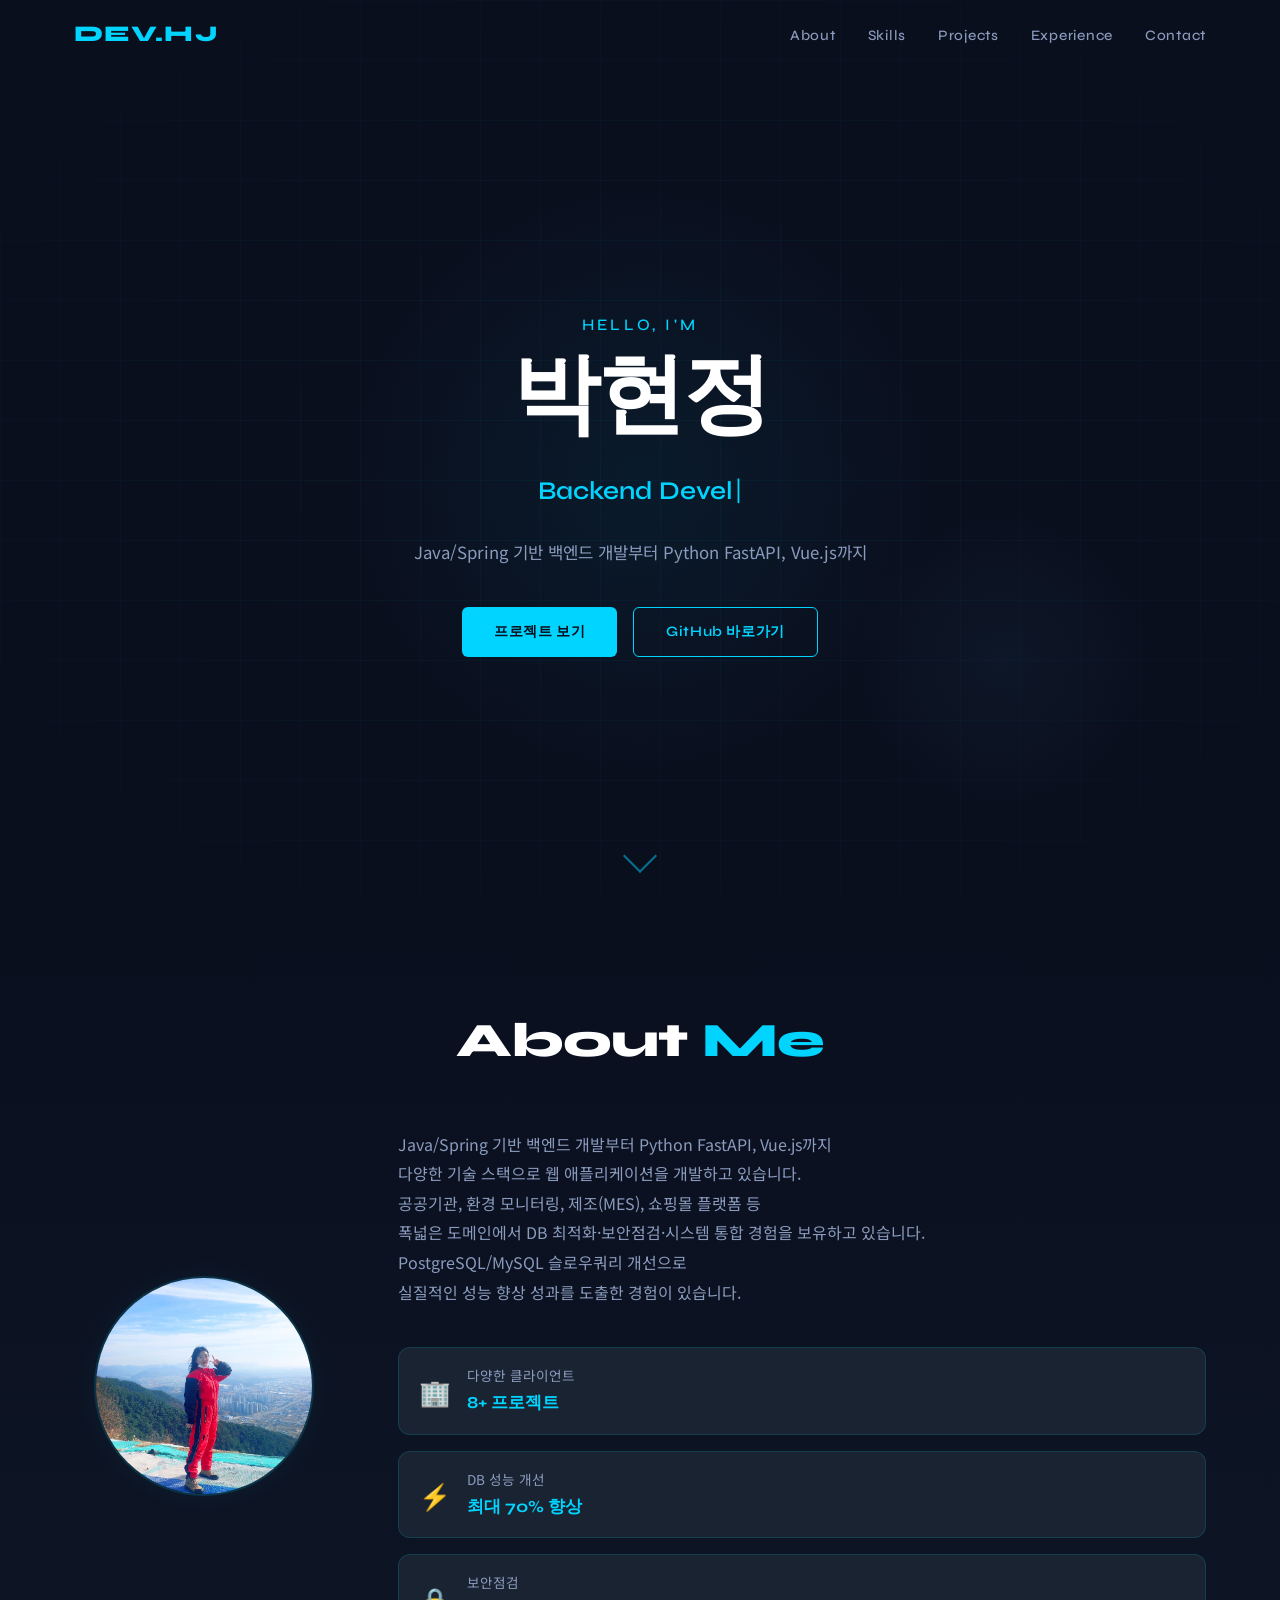
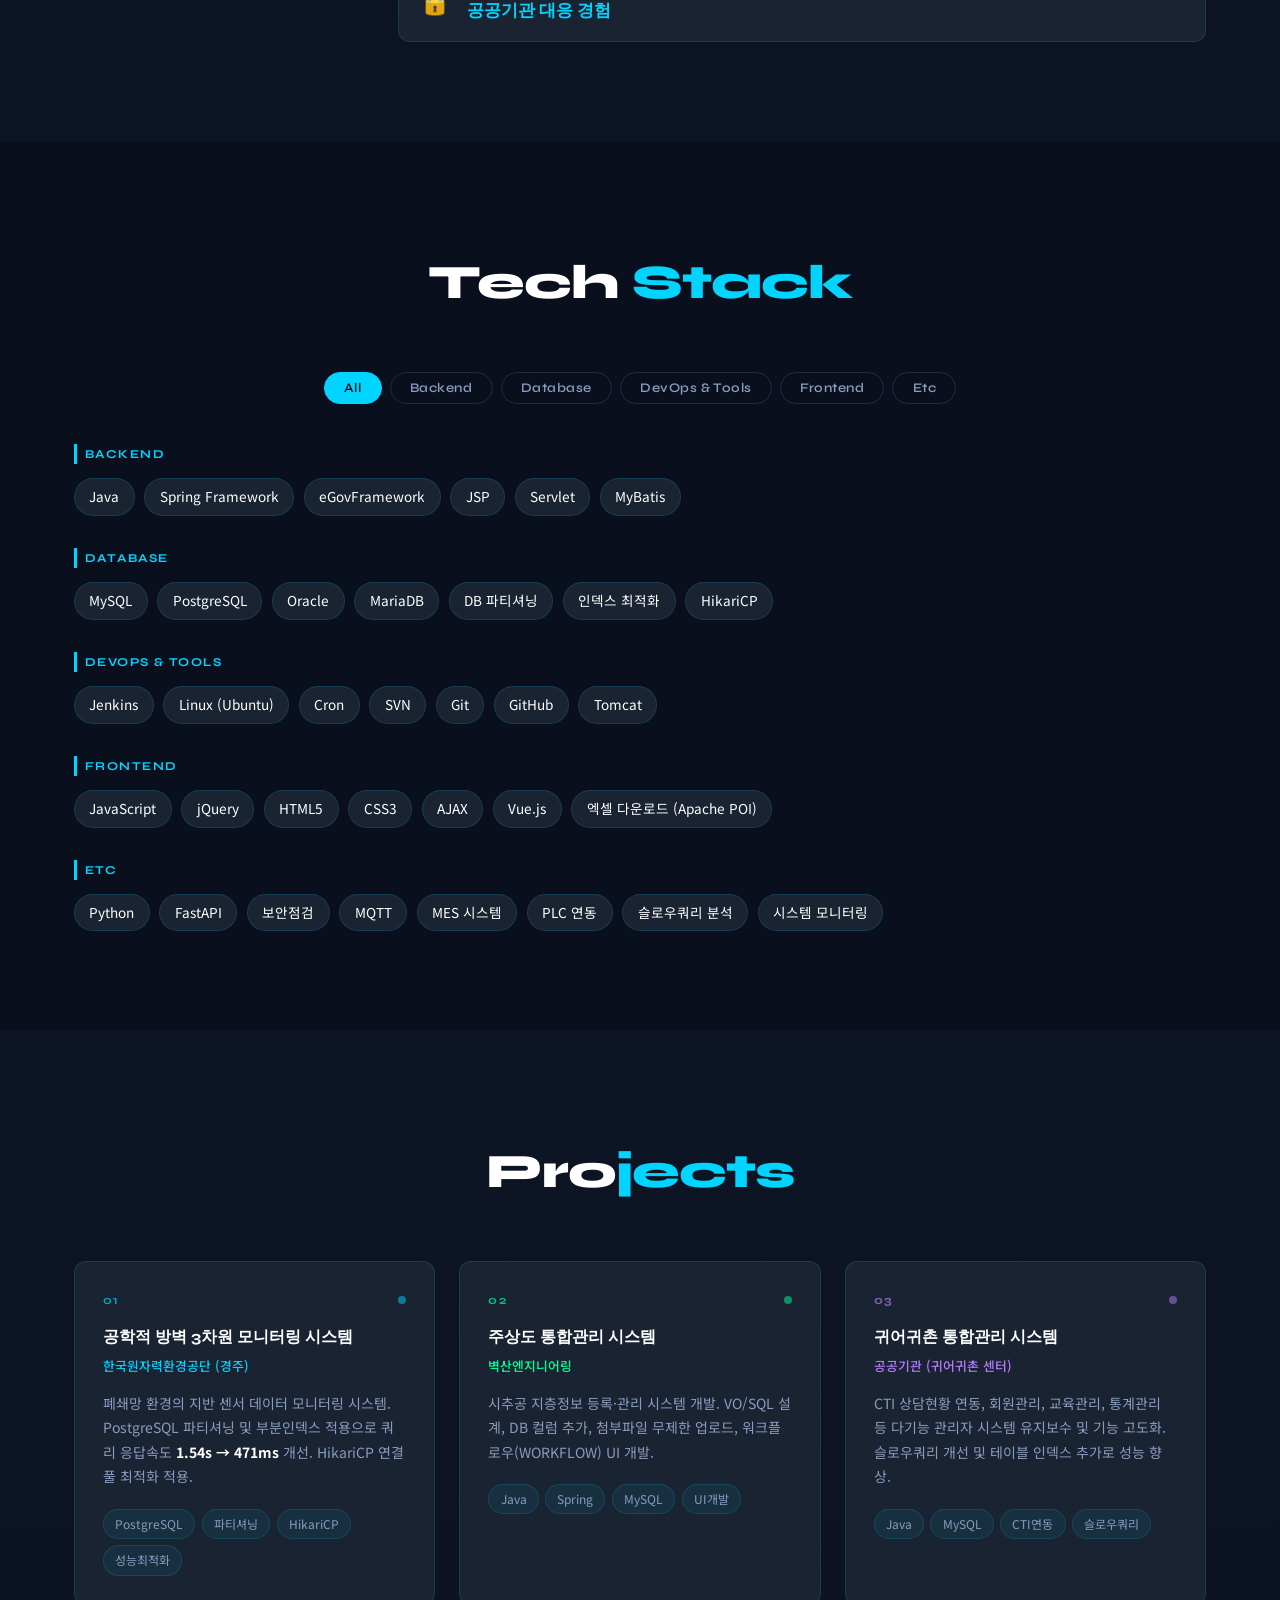
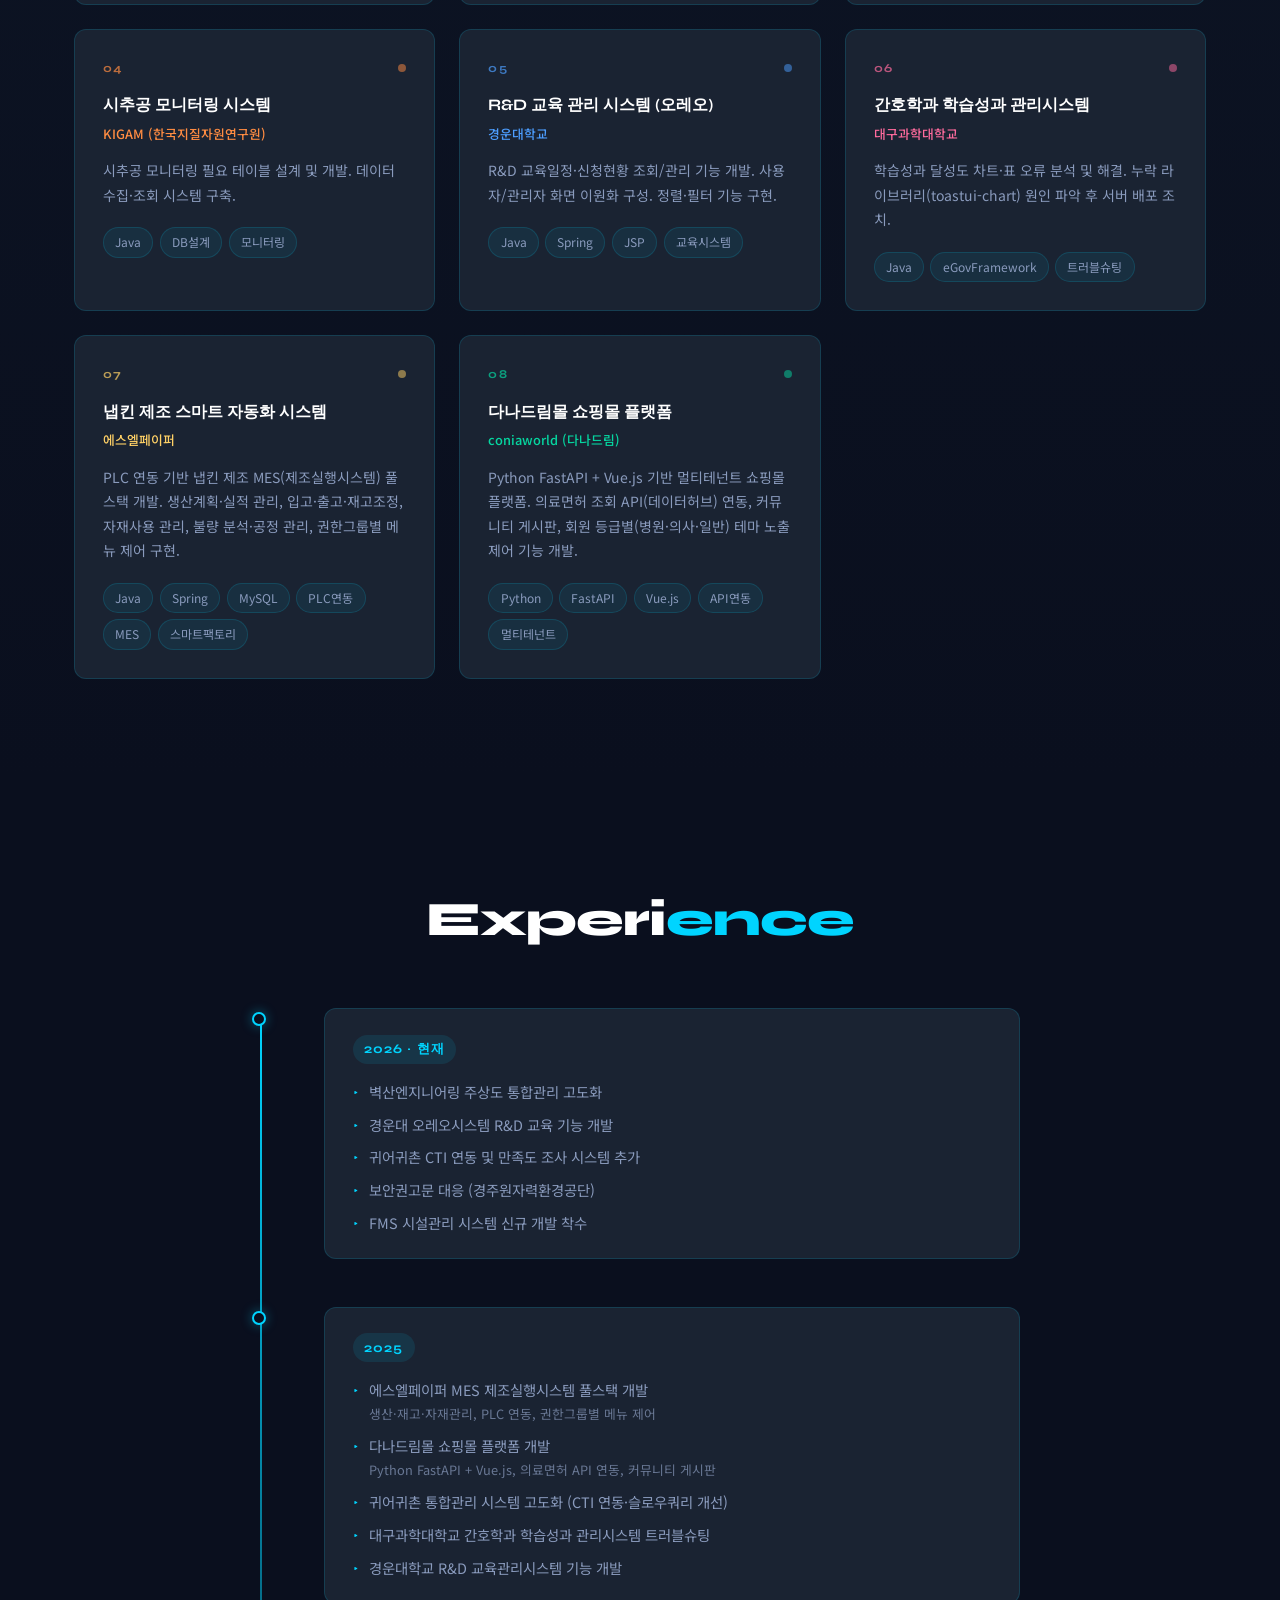
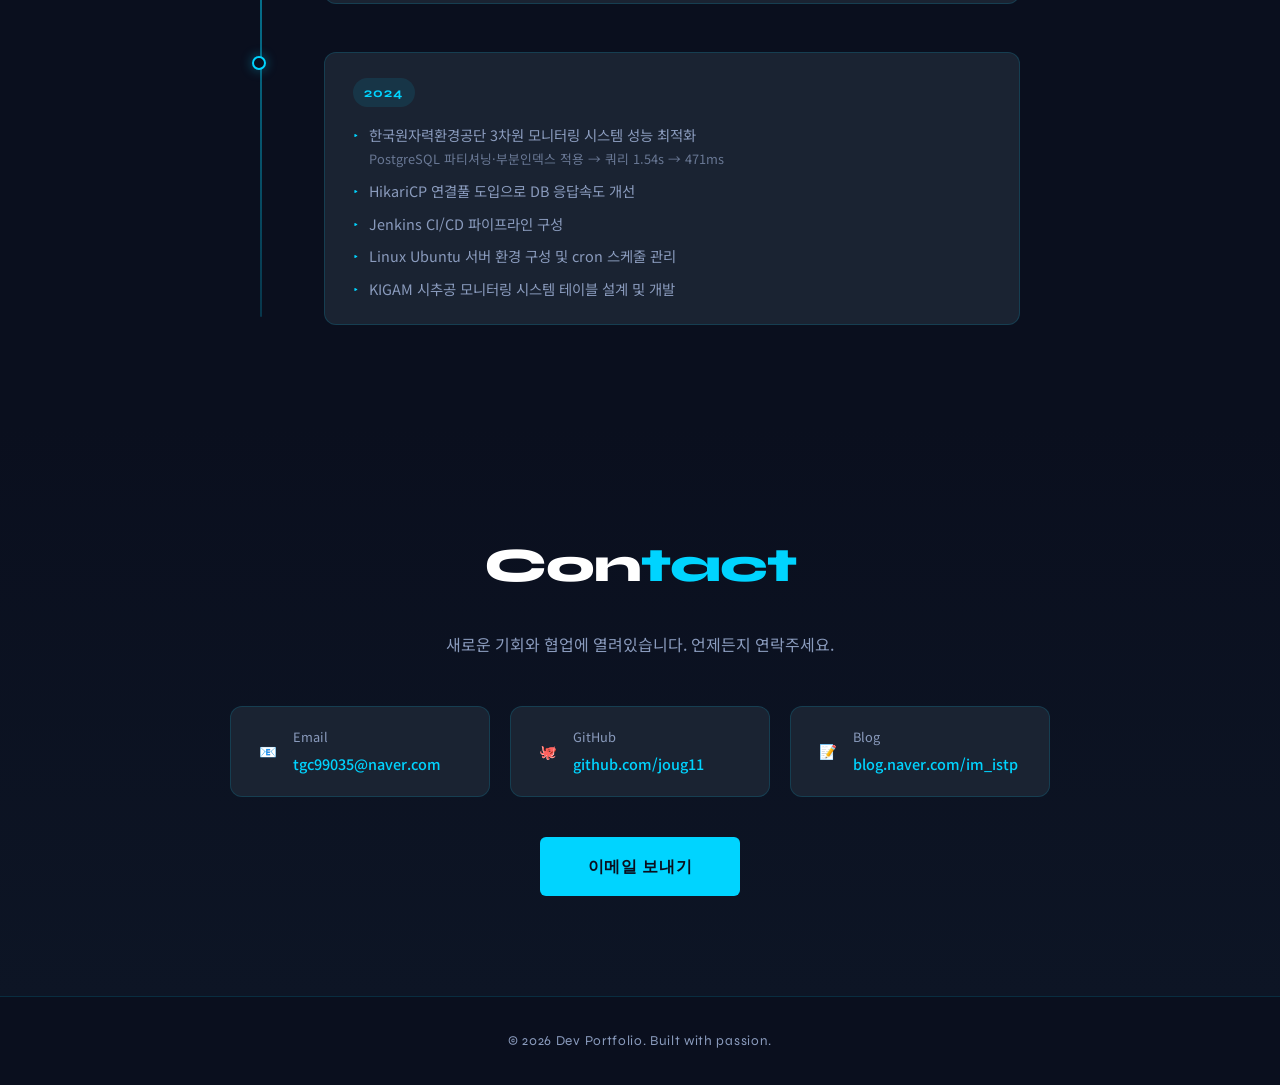
==== commit b5e4c4c8: "[update] 업로드 사진 표출" ====
--- a/index.html
+++ b/index.html
@@ -66,7 +66,7 @@
       <div class="about-grid fade-in">
         <!-- 프로필 이미지 -->
         <div class="about-img-wrap">
-          <div class="profile-circle">
+          <div class="profile-circle" id="profileCircle">
             <svg viewBox="0 0 200 200" xmlns="http://www.w3.org/2000/svg" aria-label="프로필 이미지">
               <circle cx="100" cy="100" r="100" fill="#1A2332"/>
               <circle cx="100" cy="82" r="34" fill="#2A3A52"/>
